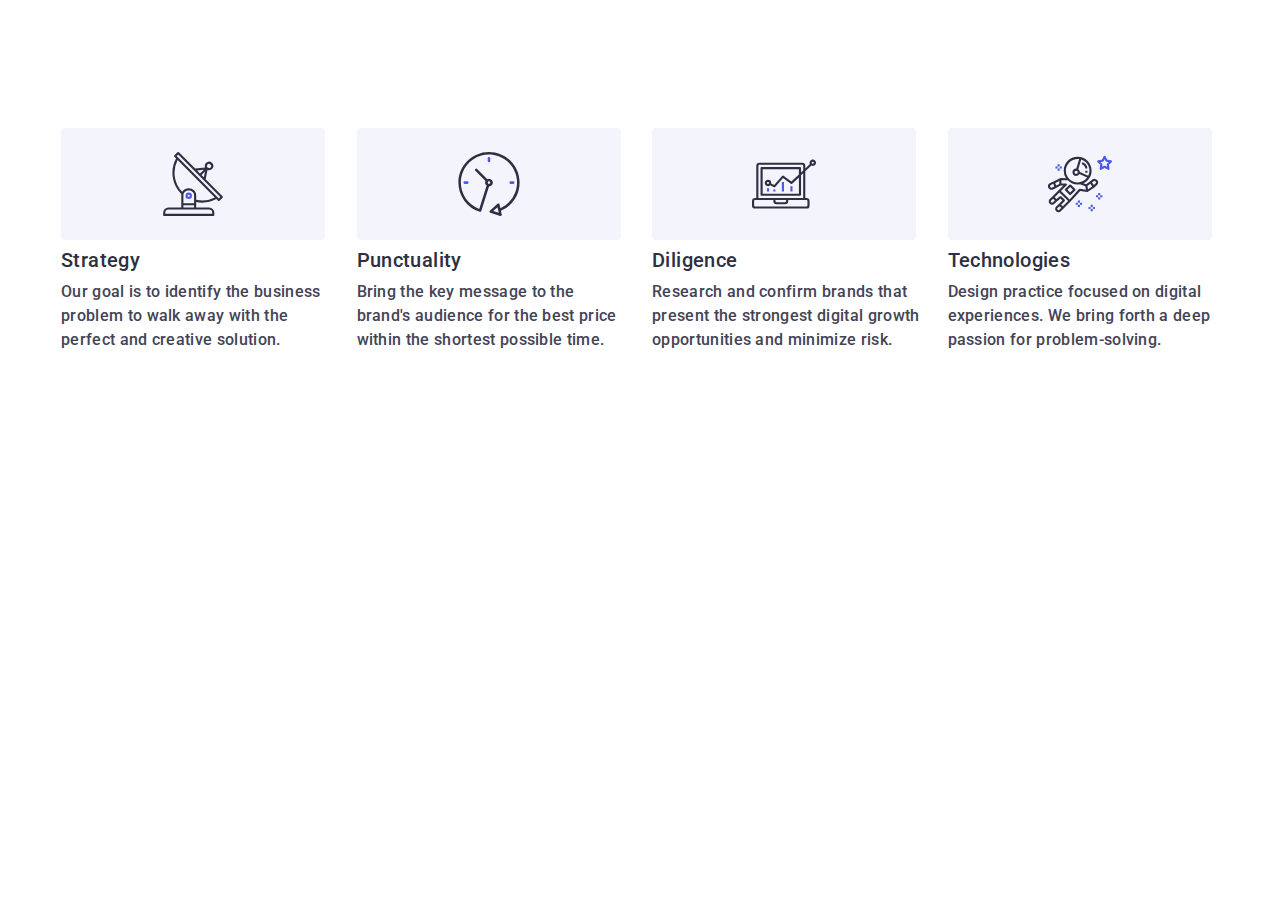
==== index.html @ 434431cc "update css" ====
<!DOCTYPE html>
<html lang="en">
  <head>
    <meta charset="UTF-8">
    <meta name="viewport" content="ie=edge">
    <meta name="viewport" content="width=device-width, initial-scale=1.0">
    <link
      rel="stylesheet"
      href="https://cdnjs.cloudflare.com/ajax/libs/modern-normalize/2.0.0/modern-normalize.min.css"
      integrity="sha512-4xo8blKMVCiXpTaLzQSLSw3KFOVPWhm/TRtuPVc4WG6kUgjH6J03IBuG7JZPkcWMxJ5huwaBpOpnwYElP/m6wg=="
      crossorigin="anonymous"
      referrerpolicy="no-referrer"
    >
    <link rel="preconnect" href="https://fonts.googleapis.com" >
    <link rel="preconnect" href="https://fonts.gstatic.com" crossorigin >
    <link
      href="https://fonts.googleapis.com/css2?family=Raleway:wght@800&family=Roboto:wght@400;500;700;900&display=swap"
      rel="stylesheet"
    >
    <link rel="stylesheet" href="./css/styles.css">
    <link rel="stylesheet" href="./css/media.css">
    <title>Studio</title>
  </head>
  <body>
    <!-- <header class="header">
      <div class="container header-container">
        <nav class="header-navigation">
          <a class="header-logo link" href="./index.html"
            >Web<span class="span">Studio</span></a
          >
          <ul class="header-menu list">
            <li class="header-menu-item">
              <a class="header-menu-link link current" href="./index.html"
                >Studio</a
              >
            </li>
            <li class="header-menu-item">
              <a class="header-menu-link link" href="./portfolio.html"
                >Portfolio</a
              >
            </li>
            <li class="header-menu-item">
              <a class="header-menu-link link" href="">Contacts</a>
            </li>
          </ul>
        </nav>
        <address class="header-address">
          <ul class="header-address-list list">
            <li class="header-address-item">
              <a
                class="header-address-link link"
                href="mailto:info@devstudio.com"
                >info@devstudio.com</a
              >
            </li>
            <li class="header-address-item">
              <a class="header-address-link link" href="tel:+110001111111"
                >+11 (000) 111-11-11</a
              >
            </li>
          </ul>
        </address>
      </div>
    </header> -->

    <main>
      <!-- <section class="hero">
        <div class="container">
          <h1 class="hero-title">Effective Solutions for Your Business</h1>
          <button data-modal-open class="hero-btn" type="button">
            Order Service
          </button>
        </div>
      </section> -->

      <section class="feature-section">
        <div class="container">
          <h2 class="feature visually-hidden">Feature</h2>
          <ul class="feature-list list">
            <li class="feature-item">
              <div class="feature-block">
                <svg class="feature-icon" width="64" height="64">
                  <use href="./images/icons.svg#icon-antenna"></use>
                </svg>
              </div>
              <h3 class="feature-subtitle">Strategy</h3>
              <p class="feature-item-text">
                Our goal is to identify the business problem to walk away with
                the perfect and creative solution.
              </p>
            </li>
            <li class="feature-item">
              <div class="feature-block">
                <svg class="feature-icon" width="64" height="64">
                  <use href="./images/icons.svg#icon-clock"></use>
                </svg>
              </div>
              <h3 class="feature-subtitle">Punctuality</h3>
              <p class="feature-item-text">
                Bring the key message to the brand's audience for the best price
                within the shortest possible time.
              </p>
            </li>
            <li class="feature-item">
              <div class="feature-block">
                <svg class="feature-icon" width="64" height="64">
                  <use href="./images/icons.svg#icon-diagram"></use>
                </svg>
              </div>

              <h3 class="feature-subtitle">Diligence</h3>
              <p class="feature-item-text">
                Research and confirm brands that present the strongest digital
                growth opportunities and minimize risk.
              </p>
            </li>
            <li class="feature-item">
              <div class="feature-block">
                <svg class="feature-icon" width="64" height="64">
                  <use href="./images/icons.svg#icon-astronaut"></use>
                </svg>
              </div>
              <h3 class="feature-subtitle">Technologies</h3>
              <p class="feature-item-text">
                Design practice focused on digital experiences. We bring forth a
                deep passion for problem-solving.
              </p>
            </li>
          </ul>
        </div>
      </section>

      <!-- <section class="product-section">
        <div class="container">
          <h2 class="product-title">What are we doing</h2>
          <ul class="product-list list">
            <li class="product-item">
              <img src="./images/img1.jpg" alt="screen" width="360">
            </li>
            <li class="product-item">
              <img src="./images/img2.jpg" alt="chats" width="360">
            </li>
            <li class="product-item">
              <img src="./images/img3.jpg" alt="phone" width="360">
            </li>
          </ul>
        </div>
      </section> -->

      <!-- <section class="team-section">
        <div class="container team-container">
          <h2 class="team-title">Our Team</h2>
          <ul class="team-list list">
            <li class="team-item">
              <img
                src="./images/teamcard1.jpg"
                alt="product_des"
                width="264"
                height="260"
              >
              <div class="team-item-card">
                <h3 class="team-subtitle">Mark Guerrero</h3>
                <p class="team-item-text">Product Designer</p>
                <ul class="team-list-socials list">
                  <li class="team-socials-item">
                    <a
                      class="team-socials-link link"
                      href=""
                      aria-label="instagram"
                      target="_blank"
                      rel="noopener no-referrer"
                    >
                      <svg class="team-socials-icon" width="16" height="16">
                        <use href="./images/icons.svg#icon-instagram"></use>
                      </svg>
                    </a>
                  </li>
                  <li class="team-socials-item">
                    <a
                      class="team-socials-link link"
                      href=""
                      aria-label="twitter"
                      target="_blank"
                      rel="noopener no-referrer"
                    >
                      <svg class="team-socials-icon" width="16" height="16">
                        <use href="./images/icons.svg#icon-twitter"></use>
                      </svg>
                    </a>
                  </li>
                  <li class="team-socials-item">
                    <a
                      class="team-socials-link link"
                      href=""
                      aria-label="facebook"
                      target="_blank"
                      rel="noopener no-referrer"
                    >
                      <svg class="team-socials-icon" width="16" height="16">
                        <use href="./images/icons.svg#icon-facebook"></use>
                      </svg>
                    </a>
                  </li>
                  <li class="team-socials-item">
                    <a
                      class="team-socials-link link"
                      href=""
                      aria-label="linkedin"
                      target="_blank"
                      rel="noopener no-referrer"
                    >
                      <svg class="team-socials-icon" width="16" height="16">
                        <use href="./images/icons.svg#icon-linkedin"></use>
                      </svg>
                    </a>
                  </li>
                </ul>
              </div>
            </li>
            <li class="team-item">
              <img
                src="./images/teamcard2.jpg"
                alt="frontend_dev"
                width="264"
                height="260"
              >
              <div class="team-item-card">
                <h3 class="team-subtitle">Tom Ford</h3>
                <p class="team-item-text">Frontend Developer</p>
                <ul class="team-list-socials list">
                  <li class="team-socials-item">
                    <a
                      class="team-socials-link link"
                      href=""
                      aria-label="instagram"
                      target="_blank"
                      rel="noopener no-referrer"
                    >
                      <svg class="team-socials-icon" width="16" height="16">
                        <use href="./images/icons.svg#icon-instagram"></use>
                      </svg>
                    </a>
                  </li>
                  <li class="team-socials-item">
                    <a
                      class="team-socials-link link"
                      href=""
                      aria-label="twitter"
                      target="_blank"
                      rel="noopener no-referrer"
                    >
                      <svg class="team-socials-icon" width="16" height="16">
                        <use href="./images/icons.svg#icon-twitter"></use>
                      </svg>
                    </a>
                  </li>
                  <li class="team-socials-item">
                    <a
                      class="team-socials-link link"
                      href=""
                      aria-label="facebook"
                      target="_blank"
                      rel="noopener no-referrer"
                    >
                      <svg class="team-socials-icon" width="16" height="16">
                        <use href="./images/icons.svg#icon-facebook"></use>
                      </svg>
                    </a>
                  </li>
                  <li class="team-socials-item">
                    <a
                      class="team-socials-link link"
                      href=""
                      aria-label="linkedin"
                      target="_blank"
                      rel="noopener no-referrer"
                    >
                      <svg class="team-socials-icon" width="16" height="16">
                        <use href="./images/icons.svg#icon-linkedin"></use>
                      </svg>
                    </a>
                  </li>
                </ul>
              </div>
            </li>
            <li class="team-item">
              <img
                src="./images/teamcard3.jpg"
                alt="marketing"
                width="264"
                height="260"
              >
              <div class="team-item-card">
                <h3 class="team-subtitle">Camila Garcia</h3>
                <p class="team-item-text">Marketing</p>
                <ul class="team-list-socials list">
                  <li class="team-socials-item">
                    <a
                      class="team-socials-link link"
                      href=""
                      aria-label="instagram"
                      target="_blank"
                      rel="noopener no-referrer"
                    >
                      <svg class="team-socials-icon" width="16" height="16">
                        <use href="./images/icons.svg#icon-instagram"></use>
                      </svg>
                    </a>
                  </li>
                  <li class="team-socials-item">
                    <a
                      class="team-socials-link link"
                      href=""
                      aria-label="twitter"
                      target="_blank"
                      rel="noopener no-referrer"
                    >
                      <svg class="team-socials-icon" width="16" height="16">
                        <use href="./images/icons.svg#icon-twitter"></use>
                      </svg>
                    </a>
                  </li>
                  <li class="team-socials-item">
                    <a
                      class="team-socials-link link"
                      href=""
                      aria-label="facebook"
                      target="_blank"
                      rel="noopener no-referrer"
                    >
                      <svg class="team-socials-icon" width="16" height="16">
                        <use href="./images/icons.svg#icon-facebook"></use>
                      </svg>
                    </a>
                  </li>
                  <li class="team-socials-item">
                    <a
                      class="team-socials-link link"
                      href=""
                      aria-label="linkedin"
                      target="_blank"
                      rel="noopener no-referrer"
                    >
                      <svg class="team-socials-icon" width="16" height="16">
                        <use href="./images/icons.svg#icon-linkedin"></use>
                      </svg>
                    </a>
                  </li>
                </ul>
              </div>
            </li>
            <li class="team-item">
              <img
                src="./images/teamcard4.jpg"
                alt="ua_des"
                width="264"
                height="260"
              >
              <div class="team-item-card">
                <h3 class="team-subtitle">Daniel Wilson</h3>
                <p class="team-item-text">UI Designer</p>
                <ul class="team-list-socials list">
                  <li class="team-socials-item">
                    <a
                      class="team-socials-link link"
                      href=""
                      aria-label="instagram"
                      target="_blank"
                      rel="noopener no-referrer"
                    >
                      <svg class="team-socials-icon" width="16" height="16">
                        <use href="./images/icons.svg#icon-instagram"></use>
                      </svg>
                    </a>
                  </li>
                  <li class="team-socials-item">
                    <a
                      class="team-socials-link link"
                      href=""
                      aria-label="twitter"
                      target="_blank"
                      rel="noopener no-referrer"
                    >
                      <svg class="team-socials-icon" width="16" height="16">
                        <use href="./images/icons.svg#icon-twitter"></use>
                      </svg>
                    </a>
                  </li>
                  <li class="team-socials-item">
                    <a
                      class="team-socials-link link"
                      href=""
                      aria-label="facebook"
                      target="_blank"
                      rel="noopener no-referrer"
                    >
                      <svg class="team-socials-icon" width="16" height="16">
                        <use href="./images/icons.svg#icon-facebook"></use>
                      </svg>
                    </a>
                  </li>
                  <li class="team-socials-item">
                    <a
                      class="team-socials-link link"
                      href=""
                      aria-label="linkedin"
                      target="_blank"
                      rel="noopener no-referrer"
                    >
                      <svg class="team-socials-icon" width="16" height="16">
                        <use href="./images/icons.svg#icon-linkedin"></use>
                      </svg>
                    </a>
                  </li>
                </ul>
              </div>
            </li>
          </ul>
        </div>
      </section> -->

      <!-- <section class="customers">
        <div class="container">
          <h2 class="customers-title">Customers</h2>
          <ul class="customers-list list">
            <li class="customers-item">
              <a
                class="customers-link link"
                href=""
                target="_blank"
                rel="no-referrer noopener"
              >
                <svg class="customers-icon" width="104" height="56">
                  <use href="./images/icons.svg#icon-customers1"></use>
                </svg>
              </a>
            </li>
            <li class="customers-item">
              <a
                class="customers-link link"
                href=""
                target="_blank"
                rel="no-referrer noopener"
              >
                <svg class="customers-icon" width="104" height="56">
                  <use href="./images/icons.svg#icon-customers2"></use>
                </svg>
              </a>
            </li>
            <li class="customers-item">
              <a
                class="customers-link link"
                href=""
                target="_blank"
                rel="no-referrer noopener"
              >
                <svg class="customers-icon" width="104" height="56">
                  <use href="./images/icons.svg#icon-customers3"></use>
                </svg>
              </a>
            </li>
            <li class="customers-item">
              <a
                class="customers-link link"
                href=""
                target="_blank"
                rel="no-referrer noopener"
              >
                <svg class="customers-icon" width="104" height="56">
                  <use href="./images/icons.svg#icon-customers4"></use>
                </svg>
              </a>
            </li>
            <li class="customers-item">
              <a
                class="customers-link link"
                href=""
                target="_blank"
                rel="no-referrer noopener"
              >
                <svg class="customers-icon" width="104" height="56">
                  <use href="./images/icons.svg#icon-customers5"></use>
                </svg>
              </a>
            </li>
            <li class="customers-item">
              <a
                class="customers-link link"
                href=""
                target="_blank"
                rel="no-referrer noopener"
              >
                <svg class="customers-icon" width="104" height="56">
                  <use href="./images/icons.svg#icon-customers6"></use>
                </svg>
              </a>
            </li>
          </ul>
        </div>
      </section> -->
    </main>

    <!-- <footer class="footer">
      <div class="footer-cotainer container">
        <div class="footer-left">
          <a class="footer-logo link" href="./index.html"
            >Web<span class="span">Studio</span></a
          >
          <p class="footer-text">
            Increase the flow of customers and sales for your business with
            digital marketing & growth solutions.
          </p>
        </div>
        <div class="footer-socials">
          <p class="socials-text">Social media</p>
          <ul class="list-socials list">
            <li class="socials-item">
              <a
                class="socials-link link"
                href=""
                aria-label="instagram"
                target="_blank"
              >
                <svg class="socials-icon" width="24" height="24">
                  <use href="./images/icons.svg#icon-instagram"></use>
                </svg>
              </a>
            </li>
            <li class="socials-item">
              <a
                class="socials-link link"
                href=""
                aria-label="twitter"
                target="_blank"
              >
                <svg class="socials-icon" width="24" height="24">
                  <use href="./images/icons.svg#icon-twitter"></use>
                </svg>
              </a>
            </li>
            <li class="socials-item">
              <a
                class="socials-link link"
                href=""
                aria-label="facebook"
                target="_blank"
              >
                <svg class="socials-icon" width="24" height="24">
                  <use href="./images/icons.svg#icon-facebook"></use>
                </svg>
              </a>
            </li>
            <li class="socials-item">
              <a
                class="socials-link link"
                href=""
                aria-label="linkedin"
                target="_blank"
              >
                <svg class="socials-icon" width="24" height="24">
                  <use href="./images/icons.svg#icon-linkedin"></use>
                </svg>
              </a>
            </li>
          </ul>
        </div>
        <div class="footer-form-container">
          <p class="footer-label-text">Subscribe</p>
          <form class="footer-form">
            <label class="footer-form-label" for="email">
              <input
                id="email"
                type="email"
                class="footer-form-input"
                name="email"
                placeholder="E-mail"
              >
            </label>
            <button type="submit" class="footer-btn">
              Subscribe
              <svg class="footer-btn-icon" width="24" height="24">
                <use href="./images/icons.svg#icon-send"></use>
              </svg>
            </button>
          </form>
        </div>
      </div>
    </footer> -->

    <!-- <div class="backdrop is-hidden" data-modal>
      <div class="modal">
        <button data-modal-close class="modal-close-btn" type="button">
          <svg class="close-modal-icon" width="8" height="8">
            <use href="./images/icons.svg#icon-close"></use>
          </svg>
        </button>
        <p class="modal-title">Leave your contacts and we will call you back</p>
        <form class="modal-form">
          <div class="modal-field">
            <label class="input-label-text" for="user-name">Name</label>
            <div class="input-wrap">
              <input
                id="user-name"
                type="text"
                name="user-name"
                class="modal-input"
                required
              >
              <svg class="modal-input-icon" width="18" height="24">
                <use href="./images/icons.svg#icon-person"></use>
              </svg>
            </div>
          </div>
          <div class="modal-field">
            <label class="input-label-text" for="user-tel">Phone</label>
            <div class="input-wrap">
              <input
                id="user-tel"
                type="tel"
                name="user-tel"
                class="modal-input"
                required
              >
              <svg class="modal-input-icon" width="18" height="24">
                <use href="./images/icons.svg#icon-phone"></use>
              </svg>
            </div>
          </div>
          <div class="modal-field">
            <label class="input-label-text" for="emailmodal">Email</label>
            <div class="input-wrap">
              <input
                id="emailmodal"
                type="email"
                name="email"
                class="modal-input"
                required
              >
              <svg class="modal-input-icon" width="18" height="24">
                <use href="./images/icons.svg#icon-email"></use>
              </svg>
            </div>
          </div>
          <div class="modal-field-textarea">
            <label for="user-comment" class="input-label-text">Comment</label>
            <textarea
              name="user-comment"
              id="user-comment"
              class="modal-textarea"
              placeholder="Text input"
            ></textarea>
          </div>

          <div class="modal-field-checkbox">
            <input
              type="checkbox"
              name="user-privacy"
              id="user-privacy"
              value="true"
              class="modal-check visually-hidden"
            >
            <label for="user-privacy" class="check-text">
              <span class="modal-span">
                <svg class="check-icon" width="10" height="8">
                  <use href="./images/icons.svg#icon-check"></use>
                </svg>
              </span>
              I accept the terms and conditions of the<a
                href=""
                class="privacy-link"
              >
                Privacy Policy</a
              >
            </label>
          </div>
          <button type="submit" class="modal-form-btn">Send</button>
        </form>
      </div>
    </div> -->

    <script src="./js/modal.js"></script>
  </body>
</html>
---- css/styles.css ----
:root {
  --primary-font: "Roboto", sans-serif;
  --secodary-font: "Raleway", sans-serif;
  --main-text-color: #434455;
  --basic-white-color: #ffffff;
  --secondary-white-color: #f4f4fd;
  --logo-color: #4d5ae5;
  --hover-color: #404bbf;
  --primary-black-color: #2e2f42;
  --border-color: #e7e9fc;
  --customers-color: #8e8f99;
  --hover-footer-color: #31d0aa;
  --modal-color: #fcfcfc;
}

p,
h1,
h2,
h3,
h4,
h5,
h6 {
  margin-top: 0;
  margin-bottom: 0;
}

ul,
ol {
  margin-top: 0;
  margin-bottom: 0;
  padding-left: 0;
}

img {
  display: block;
}

body {
  font-family: var(--primary-font);
  color: var(--main-text-color);
  background-color: var(--basic-white-color);
}

.container {
  max-width: 428px;
  padding: 0 16px;
  margin: 0 auto;
}

.link {
  text-decoration: none;
}

.list {
  list-style-type: none;
}

.visually-hidden {
  position: absolute;
  width: 1px;
  height: 1px;
  margin: -1px;
  border: 0;
  padding: 0;
  white-space: nowrap;
  clip-path: inset(100%);
  clip: rect(0 0 0 0);
  overflow: hidden;
}

/**------------ HEADER-------------- */

.header {
  padding: 24px 0;
  border-bottom: 1px solid var(--border-color);
  box-shadow: 0px 1px 6px 0px rgba(46, 47, 66, 0.08), 0px 1px 1px 0px rgba(46, 47, 66, 0.16), 0px 2px 1px 0px rgba(46, 47, 66, 0.08);
}
.header-navigation {
  display: flex;
  align-items: center;
}

.header-container {
  display: flex;
}

.header-logo {
  color: var(--logo-color);
  font-size: 18px;
  font-family: var(--secodary-font);
  font-weight: 800;
  line-height: 1.17;
  letter-spacing: 0.03em;
  text-transform: uppercase;
  margin-right: 76px;
}

.header-logo span {
  color: var(--primary-black-color);
}

.header-menu {
  display: flex;
  gap: 40px;
}

.header-menu-link {
  color: var(--primary-black-color);
  font-size: 16px;
  font-weight: 500;
  line-height: 1.5;
  letter-spacing: 0.02em;
  padding: 24px 0;
  transition-property: color;
  transition-duration: 250ms;
  transition-timing-function: cubic-bezier(0.4, 0, 0.2, 1);
}

.header-menu-link:hover,
.header-menu-link:focus {
  color: var(--hover-color);
  padding: 24px 0;
}

.current {
  color: var(--hover-color);
  position: relative;
}
.current::after {
  content: "";
  position: absolute;
  left: 0;
  bottom: 0px;
  width: 100%;
  height: 4px;
  background-color: var(--hover-color);
  border-radius: 2px;
  bottom: -1px;
}

.header-address {
  font-style: normal;
  margin-left: auto;
}

.header-address-link {
  color: var(--main-text-color);
  font-size: 16px;
  line-height: 1.5;
  letter-spacing: 0.02em;
  transition-property: color;
  transition-duration: 250ms;
  transition-timing-function: cubic-bezier(0.4, 0, 0.2, 1);
}

.header-address-link:hover,
.header-address-link:focus {
  color: var(--hover-color);
}

.header-address-list {
  display: flex;
  gap: 40px;
}
/**------------ HERO-------------- */

.hero {
  background-color: var(--primary-black-color);
  height: 600px;
  padding: 188px 0;
  background-image: linear-gradient(
      rgba(46, 47, 66, 0.7),
      rgba(46, 47, 66, 0.7)
    ),
    url(../images/hero_bckr.jpg);
  max-width: 1440px;
  margin: 0 auto;
  background-repeat: no-repeat;
  background-size: cover;
  background-position: center;
}

.hero-title {
  color: var(--basic-white-color);
  text-align: center;
  max-width: 496px;
  font-size: 56px;
  font-weight: 700;
  line-height: 1.07;
  letter-spacing: 0.02em;
  padding-bottom: 48px;
  display: flex;
  margin: 0 auto;
}

.hero-btn {
  color: var(--basic-white-color);
  font-size: 16px;
  text-align: center;
  font-family: var(--primary-font);
  font-weight: 500;
  line-height: 1.5;
  letter-spacing: 0.04em;
  background-color: var(--logo-color);
  cursor: pointer;
  min-width: 169px;
  border-radius: 4px;
  border: none;
  margin: 0 auto;
  display: block;
  padding: 16px 32px;
  transition-property: background-color;
  transition-duration: 250ms;
  transition-timing-function: cubic-bezier(0.4, 0, 0.2, 1);
}

.hero-btn:hover,
.hero-btn:focus {
  background-color: var(--hover-color);
}

/**------------ FEATURE-------------- */
.feature-section {
  padding: 96px 0;
}

.feature-list {
  display: flex;
  flex-wrap: wrap;
  gap: 72px;
}

.feature-subtitle {
  color: var(--primary-black-color);
  font-size: 36px;
  font-weight: 700;
  line-height: 1.11;
  letter-spacing: 0.02em;
  text-transform: capitalize;
  text-align: center;
  margin-bottom: 8px;
}

.feature-item {
  width: 100%;
}

.feature-item-text {
  color: var(--main-text-color);
  font-size: 16px;
  font-weight: 500;
  line-height: 1.5;
  letter-spacing: 0.02em;
}

/**------------ PRODUCT-------------- */
.product-section {
  padding-bottom: 120px;
}

.product-title {
  color: var(--primary-black-color);
  text-align: center;
  font-size: 36px;
  font-weight: 700;
  line-height: 1.11;
  letter-spacing: 0.02em;
  text-transform: capitalize;
  margin-bottom: 72px;
}

.product-list {
  display: flex;
  gap: 24px;
}

.product-item {
  width: calc((100% - 2 * 24px) / 3);
}
/**------------ TEAM-------------- */

.team-section {
  background-color: var(--secondary-white-color);
  padding-top: 120px;
  padding-bottom: 120px;
}

.team-title {
  color: var(--primary-black-color);
  text-align: center;
  font-size: 36px;
  font-weight: 700;
  line-height: 1.11;
  letter-spacing: 0.02em;
  text-transform: capitalize;
  margin-bottom: 72px;
}

.team-list {
  display: flex;
  gap: 24px;
}

.team-item {
  background-color: var(--basic-white-color);
  width: calc((100% - 3 * 24px) / 4);
  border-radius: 0px 0px 4px 4px;
  box-shadow: 0px 2px 1px 0px rgba(46, 47, 66, 0.08),
      0px 1px 1px 0px rgba(46, 47, 66, 0.16),
      0px 1px 6px 0px rgba(46, 47, 66, 0.08);

}

.team-item-card {
  padding: 32px 0px;
}

.team-subtitle {
  color: var(--primary-black-color);
  text-align: center;
  font-size: 20px;
  font-weight: 500;
  line-height: 1.2;
  letter-spacing: 0.02em;
  margin-bottom: 8px;
}

.team-item-text {
  color: var(--main-text-color);
  text-align: center;
  font-size: 16px;
  line-height: 1.5;
  letter-spacing: 0.02em;
  margin-bottom: 8px;
}

.team-list-socials {
  display: flex;
  justify-content: center;
  gap: 24px;
}

.team-socials-item {
  width: 40px;
  height: 40px;
}

.team-socials-link {
  width: 100%;
  height: 100%;
  background-color: var(--logo-color);
  display: flex;
  align-items: center;
  justify-content: center;
  border-radius: 50%;
  color: var(--secondary-white-color);
  transition-property: background-color;
  transition-duration: 250ms;
  transition-timing-function: cubic-bezier(0.4, 0, 0.2, 1);
}

.team-socials-icon {
  fill: currentColor;
}

.team-socials-link:is(:hover, :focus) {
  background-color: var(--hover-color);
}

/**------------ CUSTOMERS-------------- */
.customers {
  padding-top: 120px;
  padding-bottom: 120px;
}

.customers-title {
  color: var(--primary-black-color);
  text-align: center;
  font-size: 36px;
  font-weight: 700;
  line-height: 1.11;
  letter-spacing: 0.02em;
  text-transform: capitalize;
  margin-bottom: 72px;
}

.customers-list {
  display: flex;
  gap: 24px;
}
.customers-item {
  width: 168px;
  height: 88px;
}

.customers-link {
  width: 100%;
  height: 100%;
  display: flex;
  align-items: center;
  justify-content: center;
  border-radius: 4px;
  border: 1px solid var(--customers-color);
  color: var(--customers-color);
  transition-property: border-color, color;
  transition-duration: 250ms;
  transition-timing-function: cubic-bezier(0.4, 0, 0.2, 1);
}

.customers-icon {
  fill: currentColor;
}

.customers-link:is(:hover, :focus) {
  border-color: var(--hover-color);
  color: var(--hover-color);
}

/**------------ FOOTER-------------- */

.footer {
  background-color: var(--primary-black-color);
  padding-top: 100px;
  padding-bottom: 100px;
}

.footer-cotainer {
  display: flex;
  align-items: baseline
}

.footer-left {
  margin-right: 120px;
}

.footer-logo {
  color: var(--logo-color);
  font-size: 18px;
  font-family: var(--secodary-font);
  font-weight: 800;
  line-height: 1.17;
  letter-spacing: 0.03em;
  text-transform: uppercase;
  display: inline-block;
  margin-bottom: 16px;
}

.footer-logo span {
  color: var(--secondary-white-color);
}

.footer-text {
  color: var(--secondary-white-color);
  font-size: 16px;
  line-height: 1.5;
  letter-spacing: 0.02em;
  max-width: 264px;
}

.footer-socials {
  margin-right: 80px;
}
.socials-text {
  color: var(--basic-white-color);
  font-size: 16px;
  font-weight: 500;
  line-height: 1.5;
  letter-spacing: 0.02em;
  margin-bottom: 16px;
}

.list-socials {
  display: flex;
  gap: 16px;
}

.socials-item {
  width: 40px;
  height: 40px;
}

.socials-link {
  width: 100%;
  height: 100%;
  background-color: var(--logo-color);
  display: flex;
  align-items: center;
  justify-content: center;
  border-radius: 50%;
  color: var(--secondary-white-color);
  transition-property: background-color;
  transition-duration: 250ms;
  transition-timing-function: cubic-bezier(0.4, 0, 0.2, 1);
}

.socials-icon {
  fill: currentColor;
}

.socials-link:is(:hover, :focus) {
  background-color: var(--hover-footer-color);
}

.footer-label-text {
color: var(--basic-white-color);
font-size: 16px;
font-weight: 500;
line-height: 1.5;
letter-spacing: 0.02em;
margin-bottom: 16px;
}

.footer-form {
  display: flex;
  gap: 24px;
}

.footer-form-input {
  border-radius: 4px;
  border: 1px solid var(--basic-white-color);
  filter: drop-shadow(0px 4px 4px rgba(0, 0, 0, 0.15));
  background: transparent;
  width: 264px;
  height: 40px;
  flex-shrink: 0;
  padding-left: 16px;
  padding-top: 8px;
  padding-bottom: 8px;
  font-size: 12px;
  line-height: 1.5;
  letter-spacing: 0.04em;
  color: var(--basic-white-color);
}
.footer-form-input::placeholder {
  color: var(--basic-white-color);
}

.footer-btn {
  display: flex;
  min-width: 165px;
  height: 40px;
  padding: 8px 24px;
  justify-content: center;
  align-items: center;
  font-family: "Roboto", sans-serif;
  font-size: 16px;
  font-weight: 500;
  line-height: 1.5;
  letter-spacing: 0.04em;
  cursor: pointer;
  border-radius: 4px;
  background: var(--logo-color);
  border: none;
  color: var(--basic-white-color);
  transition-property: background-color;
  transition-duration: 250ms;
  transition-timing-function: cubic-bezier(0.4, 0, 0.2, 1);
}

.footer-btn-icon {
  fill: currentColor;
  margin-left: 16px;
}

.footer-btn:hover,
.footer-btn:focus {
  background-color: var(--hover-color);
}

.footer-form-input:hover::placeholder,
.footer-form-input:focus::placeholder {
  color: var(--logo-color);
}
.footer-form-input:hover,
.footer-form-input:focus {
  border-color: var(--logo-color);
}
/**------------ FILTER-------------- */

.filter-section {
  padding-top: 96px;
  padding-bottom: 120px;
}

.filter-list {
  display: flex;
  gap: 24px;
  justify-content: center;
  margin-bottom: 72px;
}

.filter-btn {
  color: var(--logo-color);
  font-size: 16px;
  font-family: var(--primary-font);
  font-weight: 500;
  line-height: 1.5;
  letter-spacing: 0.04em;
  background-color: var(--secondary-white-color);
  cursor: pointer;
  padding: 12px 24px;
  border-radius: 4px;
  border: 1px solid var(--border-color);
  transition-property: color, background-color, border-color, box-shadow;
  transition-duration: 250ms;
  transition-timing-function: cubic-bezier(0.4, 0, 0.2, 1);
}

.filter-btn:hover,
.filter-btn:focus {
  color: var(--basic-white-color);
  background-color: var(--hover-color);
  border: 1px solid transparent;
  box-shadow: 0px 3px 1px rgba(0, 0, 0, 0.1), 0px 2px 1px rgba(0, 0, 0, 0.08), 0px 2px 2px rgba(0, 0, 0, 0.12);
}

/**------------ PROJECT-------------- */

.project-list {
  display: flex;
  flex-wrap: wrap;
  column-gap: 24px;
  row-gap: 48px;
}

.project-item {
  width: calc((100% - 48px) / 3);
}

.project-link {
  display: block;
  transition-property: box-shadow;
  transition-duration: 250ms;
  transition-timing-function: cubic-bezier(0.4, 0, 0.2, 1);
}

.project-cover-box {
  position: relative;
  overflow: hidden;
}
.project-cover-box:hover .project-covertext {
  transform: translateY(0);
}

.project-covertext {
  position: absolute;
  top: 0;
  left: 0;
  height: 100%;
  padding: 40px 32px;
  font-size: 16px;
  line-height: 1.5;
  letter-spacing: 0.02em;
  color: var(--secondary-white-color);
  background-color: var(--logo-color);
  transform: translateY(100%);
  transition: transform 250ms cubic-bezier(0.4, 0, 0.2, 1);
}
.project-item-down {
  padding: 32px 16px;
  border-bottom: 1px solid var(--border-color);
  border-left: 1px solid var(--border-color);
  border-right: 1px solid var(--border-color);
}
.project-subtitle {
  color: var(--primary-black-color);
  font-size: 20px;
  font-weight: 500;
  line-height: 1.2;
  letter-spacing: 0.02em;
  margin-bottom: 8px;
}

.project-item-text {
  color: var(--main-text-color);
  font-size: 16px;
  line-height: 1.5;
  letter-spacing: 0.02em;
  transition-property: box-shadow;
  transition-duration: 250ms;
  transition-timing-function: cubic-bezier(0.4, 0, 0.2, 1);
}

.project-link:hover,
.project-link:focus {
  box-shadow: 0px 2px 1px 0px rgba(46, 47, 66, 0.08),
    0px 1px 1px 0px rgba(46, 47, 66, 0.16),
    0px 1px 6px 0px rgba(46, 47, 66, 0.08);
}

/**------------ MODAL-------------- */
.backdrop {
  width: 100%;
  height: 100%;
  position: fixed;
  top: 0;
  background-color: rgba(46, 47, 66, 0.4);
  transition: opacity 250ms cubic-bezier(0.4, 0, 0.2, 1),
    visibility 250ms cubic-bezier(0.4, 0, 0.2, 1)
}

.modal {
  width: 408px;
  min-height: 584px;
  background-color: var(--modal-color);
  box-shadow: 0px 2px 1px 0px rgba(0, 0, 0, 0.2),
    0px 1px 3px 0px rgba(0, 0, 0, 0.12), 0px 1px 1px 0px rgba(0, 0, 0, 0.14);
  border-radius: 4px;
  position: absolute;
  left: 50%;
  top: 50%;
  transform: translate(-50%, -50%) scaleX(1);
  transition: transform 250ms cubic-bezier(0.4, 0, 0.2, 1);
  padding: 72px 24px 24px;
}

.backdrop.is-hidden .modal {
  transform: translate(-50%, -50%) scaleX(5);
}

.modal-close-btn {
  border: none;
  background: transparent;
  display: flex;
  align-items: center;
  justify-content: center;
  width: 24px;
  height: 24px;
  position: absolute;
  top: 24px;
  right: 24px;
  padding: 0;
  cursor: pointer;
  border-radius: 50%;
  background-color: var(--border-color);
  border: 1px solid rgba(0, 0, 0, 0.1);
  color: var(--primary-black-color);
  transition-property: background-color, border;
  transition-duration: 250ms;
  transition-timing-function: cubic-bezier(0.4, 0, 0.2, 1);
}

.close-modal-icon {
  fill: currentColor;
  transition-property: fill;
  transition-duration: 250ms;
  transition-timing-function: cubic-bezier(0.4, 0, 0.2, 1);
}

.is-hidden {
  opacity: 0;
  visibility: hidden;
  pointer-events: none;
}

.modal-close-btn:is(:hover, :focus) {
  background-color: var(--hover-color);
  color: var(--basic-white-color);
  border: none;
}

.modal-title {
color: var(--primary-black-color);
text-align: center;
font-size: 16px;
font-weight: 500;
line-height: 1.5;
letter-spacing: 0.02em;
max-width: 360px;
margin-bottom: 16px;
}

.input-label-text {
  color: var(--customers-color);
  font-family: Roboto;
  font-size: 12px;
  font-weight: 400;
  line-height: 1.16;
  letter-spacing: 0.04em;
  margin-bottom: 4px;
}

.modal-field {
  position: relative;
  margin-bottom: 8px;
}

.input-wrap {
  position: relative;
}

.modal-input {
  width: 100%;
  height: 40px;
  flex-shrink: 0;
  border-radius: 4px;
  border: 1px solid rgba(46, 47, 66, 0.4);
  padding-left: 38px;
  background-color: transparent;
  outline: transparent;
  transition-property: border-color;
  transition-duration: 250ms;
  transition-timing-function: cubic-bezier(0.4, 0, 0.2, 1);
}

.modal-input-icon {
  position: absolute;
  left: 16px;
  top: 50%;
  transform: translateY(-50%);
  fill: var(--primary-black-color);
  transition-property: fill;
  transition-duration: 250ms;
  transition-timing-function: cubic-bezier(0.4, 0, 0.2, 1);
}
.modal-input:focus {
  border-color:var(--logo-color);
}

.modal-input:focus+.modal-input-icon {
  fill: var(--logo-color);
}

.input-label-text {
  display: block;
  color: var(--customers-color);
  font-size: 12px;
  font-weight: 400;
  letter-spacing: 0.04em;
  line-height: 1.17;
  margin-bottom: 4px;
}

.modal-field-textarea {
  margin-bottom: 16px;
}

.modal-textarea {
  width: 100%;
  height: 120px;
  border-radius: 4px;
  border: 1px solid rgba(46, 47, 66, 0.4);
  padding: 8px 16px;
  background-color: transparent;
  color: rgba(46, 47, 66, 0.4);
  outline: transparent;
  resize: none;
  font-size: 12px;
  font-weight: 400;
  line-height: 1.17;
  letter-spacing: 0.04em;
  transition: border-color 250ms cubic-bezier(0.4, 0, 0.2, 1);
}

.modal-textarea:focus {
border-color: var(--logo-color);
}

.modal-form-btn {
min-width: 169px;
padding: 16px 32px;
gap: 10px;
border-radius: 4px;
background: var(--logo-color);
box-shadow: 0px 4px 4px 0px rgba(0, 0, 0, 0.15);
border: none;
cursor: pointer;
margin: 0 auto;
display: block;
transition-property: background-color;
transition-duration: 250ms;
transition-timing-function: cubic-bezier(0.4, 0, 0.2, 1);
color: var(--white, #FFF);
text-align: center;
font-family: "Roboto", sans-serif;
font-size: 16px;
font-weight: 500;
line-height: 1.5;
letter-spacing: 0.04em;
}

.modal-form-btn:hover,
.modal-form-btn:focus {
  background-color: var(--hover-color);
}

.modal-field-checkbox {
  margin-bottom: 24px;
}

.check-text {
  color: var(--customers-color);
  font-size: 12px;
  line-height: 1.17;
  letter-spacing: 0.04em;
}

.privacy-link {
  color: var(--logo-color);
}
.check-text span {
  display: inline-flex;
  align-items: center;
  justify-content: center;
  width: 16px;
  height: 16px;
  border-radius: 2px;
  border: 1px solid rgba(46, 47, 66, 0.4);
  margin-right: 8px;
  fill: transparent;
  transition: background-color 250ms cubic-bezier(0.4, 0, 0.2, 1), border 250ms cubic-bezier(0.4, 0, 0.2, 1), fill 250ms cubic-bezier(0.4, 0, 0.2, 1);
}

.modal-span {
  display: inline-flex;
}

.modal-check:checked+.check-text span {
  background-color: var(--hover-color);
  border: none;
  fill: var(--secondary-white-color);
  transition-property: background-color;
  transition-duration: 250ms;
  transition-timing-function: cubic-bezier(0.4, 0, 0.2, 1);
}
---- css/media.css ----
@media screen and (min-width: 768px) {
    .container {
        max-width: 768px;
    }

/**------------ FEATURE-------------- */
    .feature-list {
        column-gap: 24px;
        row-gap: 72px;
        }

    .feature-subtitle {
        text-align:left;
    }

    .feature-item {
        width: calc((100% - 24px) / 2);
    }

}

@media screen and (min-width: 1158px) {
    .container {
        max-width: 1158px;
        padding: 0 15px;
    }

/**------------ FEATURE-------------- */
    .feature-section {
        padding: 120px 0;
    }

    .feature-list {
        gap: 24px;
    }

    .feature-block {
        width: 264px;
        height: 112px;
        border-radius: 4px;
        background-color: var(--secondary-white-color);
        display: flex;
        align-items: center;
        justify-content: center;
        margin-bottom: 8px;
    }   

    .feature-subtitle {
        font-size: 20px;
        font-weight: 500;
        line-height: 1.2;
        letter-spacing: 0.02em;
        text-align: left;
    }
    
    .feature-item {
        width: calc((100% - 3 * 24px) / 4);
    }
}
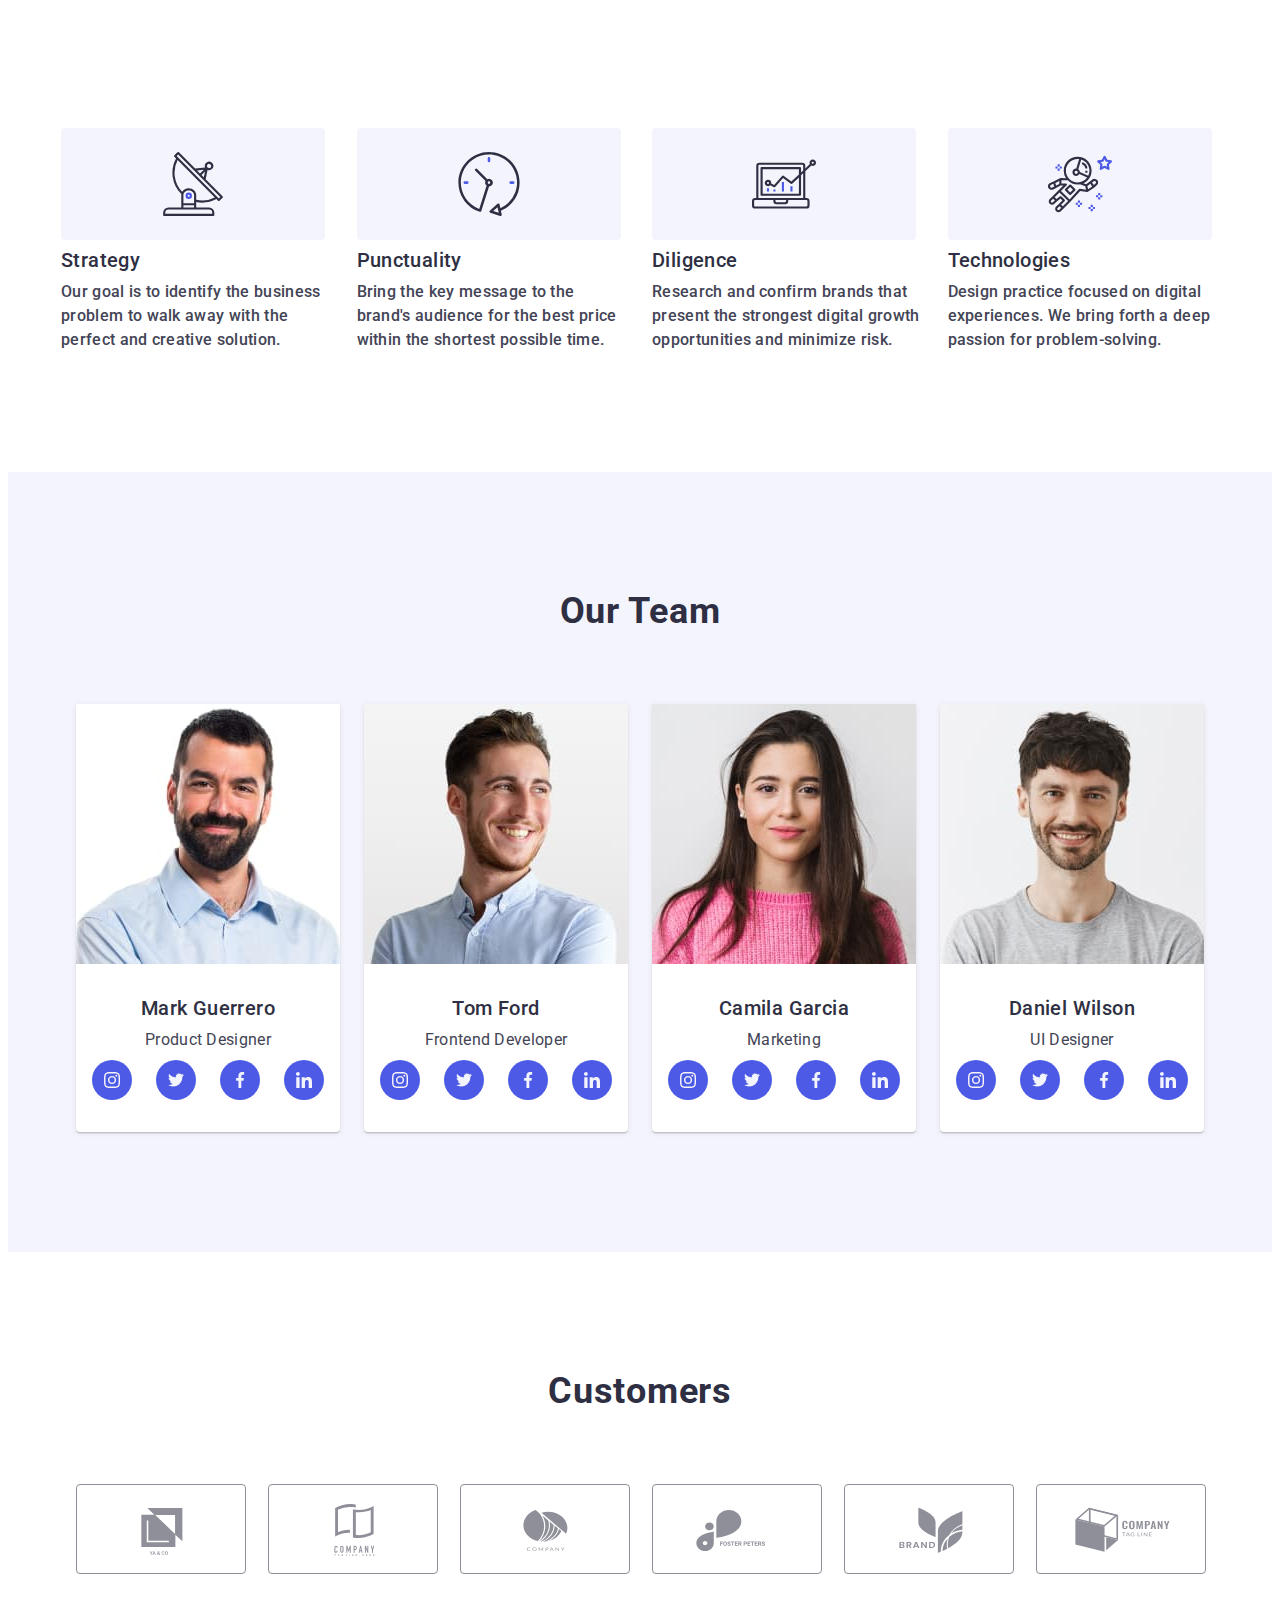
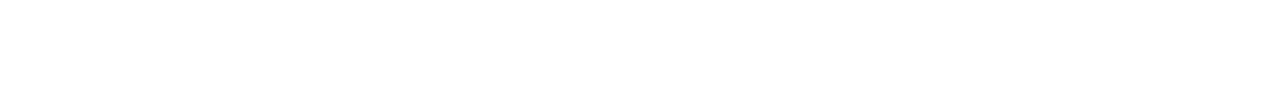
==== commit 476dd6a7: "update css" ====
--- a/index.html
+++ b/index.html
@@ -147,12 +147,12 @@
         </div>
       </section> -->
 
-      <!-- <section class="team-section">
+      <section class="team-section">
         <div class="container team-container">
           <h2 class="team-title">Our Team</h2>
           <ul class="team-list list">
             <li class="team-item">
-              <img
+              <img class="team-img"
                 src="./images/teamcard1.jpg"
                 alt="product_des"
                 width="264"
@@ -218,7 +218,7 @@
               </div>
             </li>
             <li class="team-item">
-              <img
+              <img class="team-img"
                 src="./images/teamcard2.jpg"
                 alt="frontend_dev"
                 width="264"
@@ -284,7 +284,7 @@
               </div>
             </li>
             <li class="team-item">
-              <img
+              <img class="team-img"
                 src="./images/teamcard3.jpg"
                 alt="marketing"
                 width="264"
@@ -350,7 +350,7 @@
               </div>
             </li>
             <li class="team-item">
-              <img
+              <img class="team-img"
                 src="./images/teamcard4.jpg"
                 alt="ua_des"
                 width="264"
@@ -417,9 +417,9 @@
             </li>
           </ul>
         </div>
-      </section> -->
-
-      <!-- <section class="customers">
+      </section>
+
+      <section class="customers">
         <div class="container">
           <h2 class="customers-title">Customers</h2>
           <ul class="customers-list list">
@@ -430,7 +430,7 @@
                 target="_blank"
                 rel="no-referrer noopener"
               >
-                <svg class="customers-icon" width="104" height="56">
+                <svg class="customers-icon" width="110" height="56">
                   <use href="./images/icons.svg#icon-customers1"></use>
                 </svg>
               </a>
@@ -442,7 +442,7 @@
                 target="_blank"
                 rel="no-referrer noopener"
               >
-                <svg class="customers-icon" width="104" height="56">
+                <svg class="customers-icon" width="110" height="56">
                   <use href="./images/icons.svg#icon-customers2"></use>
                 </svg>
               </a>
@@ -454,7 +454,7 @@
                 target="_blank"
                 rel="no-referrer noopener"
               >
-                <svg class="customers-icon" width="104" height="56">
+                <svg class="customers-icon" width="110" height="56">
                   <use href="./images/icons.svg#icon-customers3"></use>
                 </svg>
               </a>
@@ -466,7 +466,7 @@
                 target="_blank"
                 rel="no-referrer noopener"
               >
-                <svg class="customers-icon" width="104" height="56">
+                <svg class="customers-icon" width="110" height="56">
                   <use href="./images/icons.svg#icon-customers4"></use>
                 </svg>
               </a>
@@ -478,7 +478,7 @@
                 target="_blank"
                 rel="no-referrer noopener"
               >
-                <svg class="customers-icon" width="104" height="56">
+                <svg class="customers-icon" width="110" height="56">
                   <use href="./images/icons.svg#icon-customers5"></use>
                 </svg>
               </a>
@@ -490,14 +490,14 @@
                 target="_blank"
                 rel="no-referrer noopener"
               >
-                <svg class="customers-icon" width="104" height="56">
+                <svg class="customers-icon" width="110" height="56">
                   <use href="./images/icons.svg#icon-customers6"></use>
                 </svg>
               </a>
             </li>
           </ul>
         </div>
-      </section> -->
+      </section>
     </main>
 
     <!-- <footer class="footer">
--- a/css/styles.css
+++ b/css/styles.css
@@ -33,6 +33,8 @@
 
 img {
   display: block;
+  max-width: 100%;
+  height: auto;
 }
 
 body {
@@ -221,7 +223,8 @@
 
 /**------------ FEATURE-------------- */
 .feature-section {
-  padding: 96px 0;
+  padding-top: 96px;
+  padding-bottom: 96px;
 }
 
 .feature-list {
@@ -229,6 +232,10 @@
   flex-wrap: wrap;
   gap: 72px;
 }
+
+ .feature-block {
+  display: none;
+ }
 
 .feature-subtitle {
   color: var(--primary-black-color);
@@ -255,10 +262,11 @@
 
 /**------------ PRODUCT-------------- */
 .product-section {
-  padding-bottom: 120px;
-}
-
-.product-title {
+  /* padding-bottom: 120px; */
+  display: none;
+}
+
+/* .product-title {
   color: var(--primary-black-color);
   text-align: center;
   font-size: 36px;
@@ -276,13 +284,13 @@
 
 .product-item {
   width: calc((100% - 2 * 24px) / 3);
-}
+} */
 /**------------ TEAM-------------- */
 
 .team-section {
   background-color: var(--secondary-white-color);
-  padding-top: 120px;
-  padding-bottom: 120px;
+  padding-top: 96px;
+  padding-bottom: 96px;
 }
 
 .team-title {
@@ -298,12 +306,15 @@
 
 .team-list {
   display: flex;
-  gap: 24px;
+  flex-wrap: wrap;
+  gap: 72px;
+  align-items: center;
+  justify-content: center;
 }
 
 .team-item {
   background-color: var(--basic-white-color);
-  width: calc((100% - 3 * 24px) / 4);
+  max-width: 264px;
   border-radius: 0px 0px 4px 4px;
   box-shadow: 0px 2px 1px 0px rgba(46, 47, 66, 0.08),
       0px 1px 1px 0px rgba(46, 47, 66, 0.16),
@@ -369,8 +380,8 @@
 
 /**------------ CUSTOMERS-------------- */
 .customers {
-  padding-top: 120px;
-  padding-bottom: 120px;
+  padding-top: 96px;
+  padding-bottom: 96px;
 }
 
 .customers-title {
@@ -386,10 +397,16 @@
 
 .customers-list {
   display: flex;
-  gap: 24px;
-}
+  flex-wrap: wrap;
+  column-gap: 16px;
+  row-gap: 72px;
+  align-items: center;
+  justify-content: center;
+}
+
 .customers-item {
-  width: 168px;
+  /* width: 168px; */
+  width: 190px;
   height: 88px;
 }
 
--- a/css/media.css
+++ b/css/media.css
@@ -17,6 +17,29 @@
         width: calc((100% - 24px) / 2);
     }
 
+/**------------ TEAM-------------- */
+    .team-list {
+        column-gap: 24px;
+        row-gap: 64px;   
+    }
+
+    .team-item {
+        width: calc((100% - 24px) / 2);
+    }
+/**------------ CUSTOMERS-------------- */
+    .customers-list {
+        column-gap: 24px;
+    }
+
+    .customers-item {
+        width: 168px;
+    }
+
+    .customers-icon {
+        width: 104px;
+    }
+
+    
 }
 
 @media screen and (min-width: 1158px) {
@@ -56,4 +79,38 @@
     .feature-item {
         width: calc((100% - 3 * 24px) / 4);
     }
-}  +
+/**------------ PRODUCT-------------- */
+/**------------ TEAM-------------- */
+    .team-section {
+        padding-top: 120px;
+        padding-bottom: 120px;
+    }
+
+    .team-list {
+        gap: 24px; 
+    }
+
+    .team-item {
+        width: calc((100% - 3 * 24px) / 4);
+    }
+
+/**------------ CUSTOMERS-------------- */
+    .customers {
+        padding-top: 120px;
+        padding-bottom: 120px;
+    }
+
+    .customers-list {
+        gap: 24px;
+    }
+
+    .customers-item {
+        width: 168px;
+    }
+
+    .customers-icon {
+        width: 104px;
+    }
+}  
+
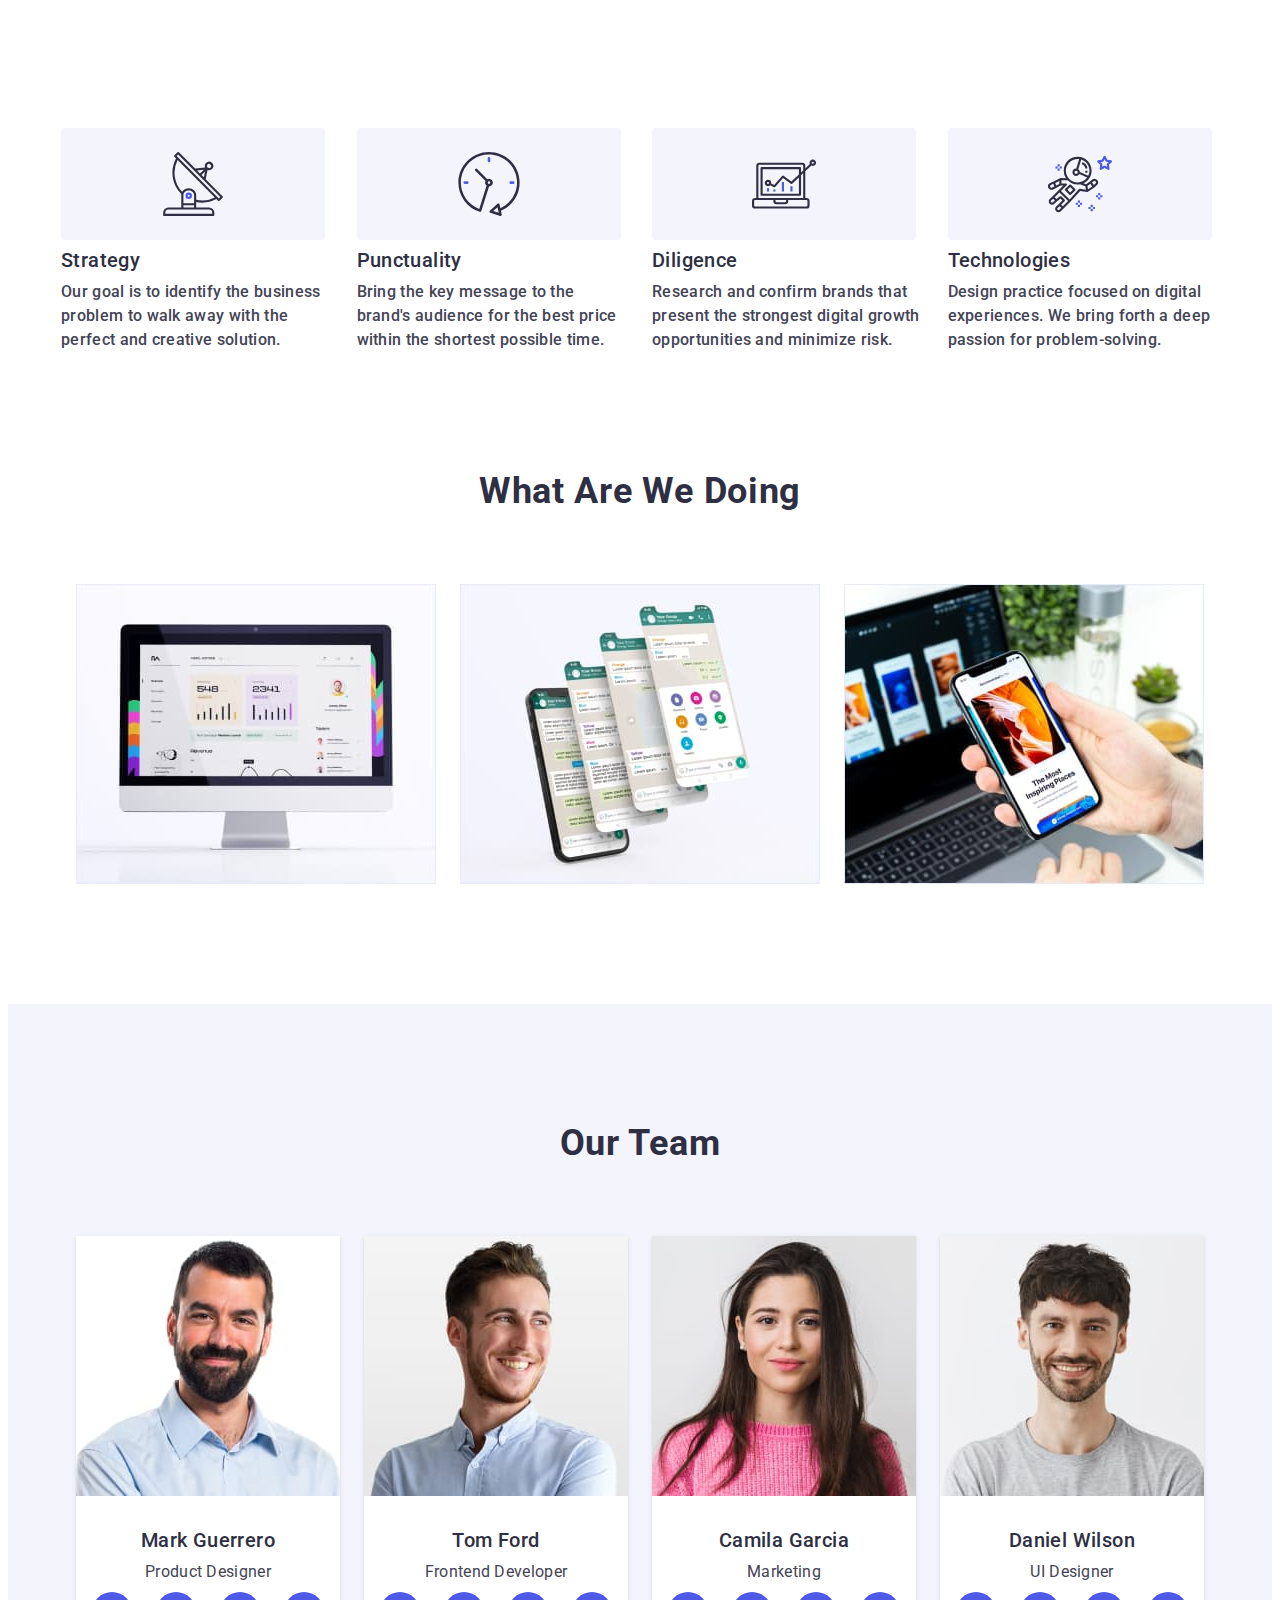
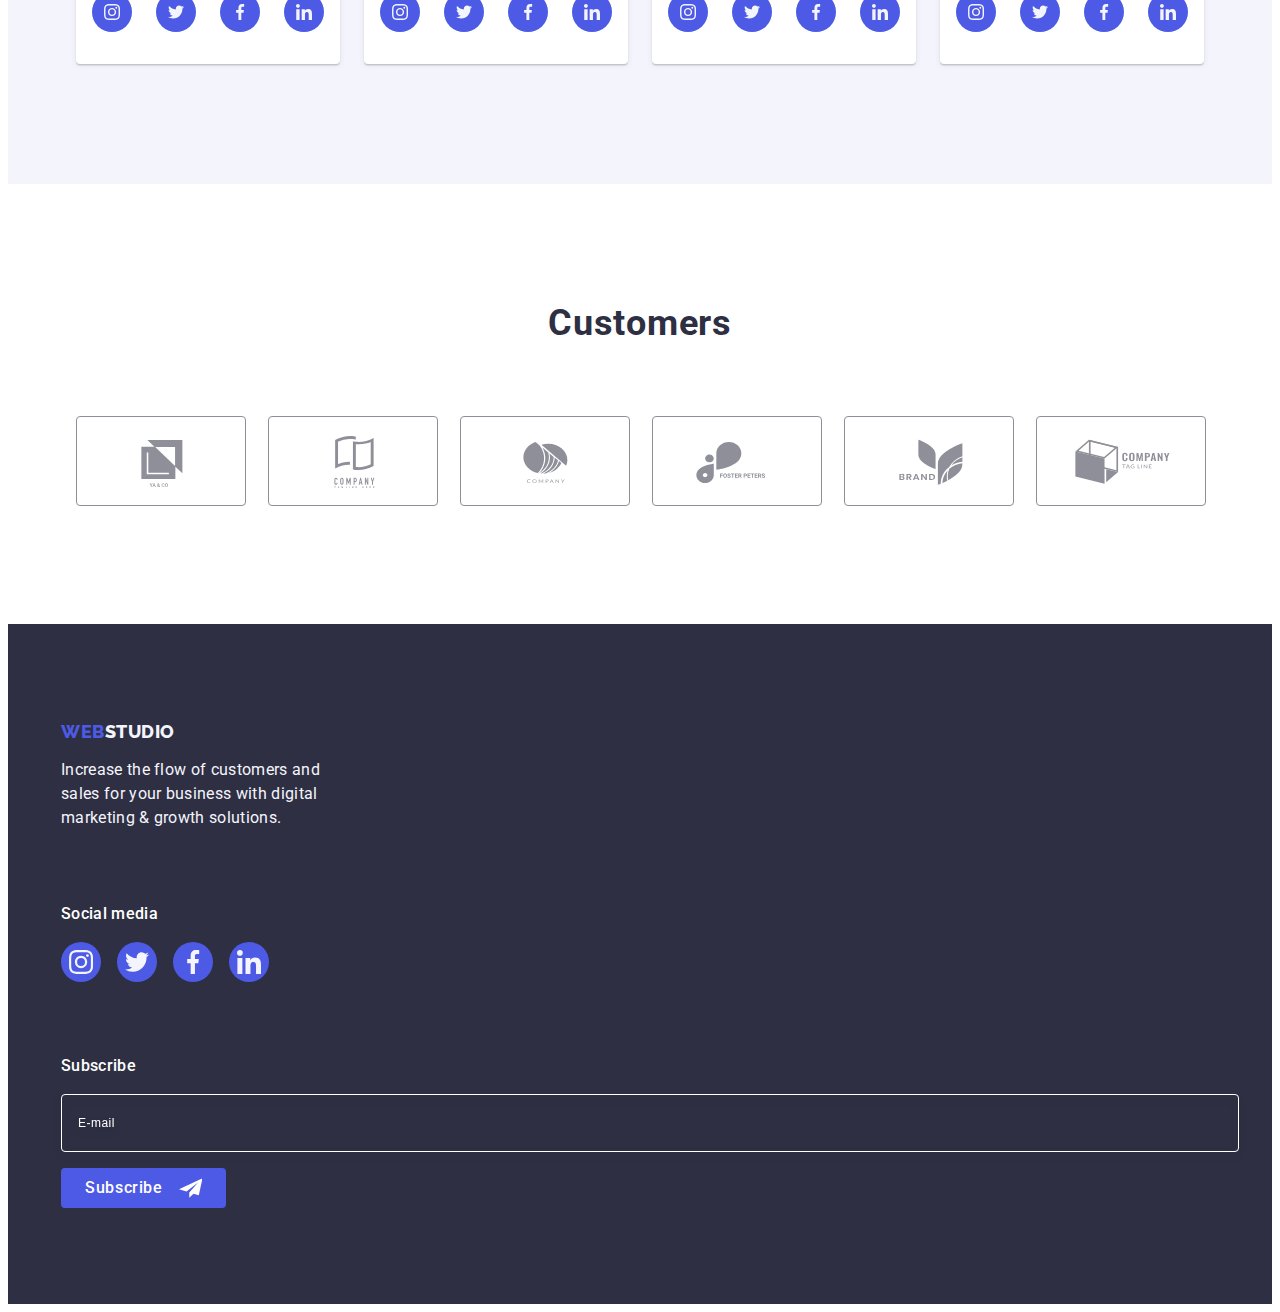
==== commit a3cf4cda: "update css" ====
--- a/index.html
+++ b/index.html
@@ -130,7 +130,7 @@
         </div>
       </section>
 
-      <!-- <section class="product-section">
+      <section class="product-section">
         <div class="container">
           <h2 class="product-title">What are we doing</h2>
           <ul class="product-list list">
@@ -145,7 +145,7 @@
             </li>
           </ul>
         </div>
-      </section> -->
+      </section>
 
       <section class="team-section">
         <div class="container team-container">
@@ -500,7 +500,7 @@
       </section>
     </main>
 
-    <!-- <footer class="footer">
+    <footer class="footer">
       <div class="footer-cotainer container">
         <div class="footer-left">
           <a class="footer-logo link" href="./index.html"
@@ -585,7 +585,7 @@
           </form>
         </div>
       </div>
-    </footer> -->
+    </footer>
 
     <!-- <div class="backdrop is-hidden" data-modal>
       <div class="modal">
--- a/css/styles.css
+++ b/css/styles.css
@@ -262,29 +262,9 @@
 
 /**------------ PRODUCT-------------- */
 .product-section {
-  /* padding-bottom: 120px; */
   display: none;
 }
 
-/* .product-title {
-  color: var(--primary-black-color);
-  text-align: center;
-  font-size: 36px;
-  font-weight: 700;
-  line-height: 1.11;
-  letter-spacing: 0.02em;
-  text-transform: capitalize;
-  margin-bottom: 72px;
-}
-
-.product-list {
-  display: flex;
-  gap: 24px;
-}
-
-.product-item {
-  width: calc((100% - 2 * 24px) / 3);
-} */
 /**------------ TEAM-------------- */
 
 .team-section {
@@ -437,17 +417,20 @@
 
 .footer {
   background-color: var(--primary-black-color);
-  padding-top: 100px;
-  padding-bottom: 100px;
+  /* padding-top: 100px;
+  padding-bottom: 100px; */
+  padding-top: 97.5px;
+  padding-bottom: 96px;
 }
 
 .footer-cotainer {
-  display: flex;
-  align-items: baseline
+  /* display: flex; */
+  /* align-items: baseline */
+  
 }
 
 .footer-left {
-  margin-right: 120px;
+  /* margin-right: 120px; */
 }
 
 .footer-logo {
@@ -472,10 +455,11 @@
   line-height: 1.5;
   letter-spacing: 0.02em;
   max-width: 264px;
+  margin-bottom: 72px;
 }
 
 .footer-socials {
-  margin-right: 80px;
+  /* margin-right: 80px; */
 }
 .socials-text {
   color: var(--basic-white-color);
@@ -489,6 +473,7 @@
 .list-socials {
   display: flex;
   gap: 16px;
+  margin-bottom: 72px;
 }
 
 .socials-item {
@@ -517,6 +502,7 @@
 .socials-link:is(:hover, :focus) {
   background-color: var(--hover-footer-color);
 }
+
 
 .footer-label-text {
 color: var(--basic-white-color);
@@ -529,7 +515,8 @@
 
 .footer-form {
   display: flex;
-  gap: 24px;
+  flex-direction: column;
+  /* gap: 24px; */
 }
 
 .footer-form-input {
@@ -537,7 +524,7 @@
   border: 1px solid var(--basic-white-color);
   filter: drop-shadow(0px 4px 4px rgba(0, 0, 0, 0.15));
   background: transparent;
-  width: 264px;
+  width: 100%;
   height: 40px;
   flex-shrink: 0;
   padding-left: 16px;
@@ -547,6 +534,7 @@
   line-height: 1.5;
   letter-spacing: 0.04em;
   color: var(--basic-white-color);
+  margin-bottom: 16px;
 }
 .footer-form-input::placeholder {
   color: var(--basic-white-color);
@@ -555,6 +543,7 @@
 .footer-btn {
   display: flex;
   min-width: 165px;
+  max-width: 165px;
   height: 40px;
   padding: 8px 24px;
   justify-content: center;
--- a/css/media.css
+++ b/css/media.css
@@ -32,7 +32,7 @@
     }
 
     .customers-item {
-        width: 168px;
+        max-width: 168px;
     }
 
     .customers-icon {
@@ -81,6 +81,30 @@
     }
 
 /**------------ PRODUCT-------------- */
+.product-section {
+    padding-bottom: 120px;
+    display: flex;
+}
+
+.product-title {
+    color: var(--primary-black-color);
+    text-align: center;
+    font-size: 36px;
+    font-weight: 700;
+    line-height: 1.11;
+    letter-spacing: 0.02em;
+    text-transform: capitalize;
+    margin-bottom: 72px;
+}
+
+.product-list {
+    display: flex;
+    gap: 24px;
+}
+
+.product-item {
+    width: calc((100% - 2 * 24px) / 3);
+}
 /**------------ TEAM-------------- */
     .team-section {
         padding-top: 120px;
@@ -104,13 +128,5 @@
     .customers-list {
         gap: 24px;
     }
-
-    .customers-item {
-        width: 168px;
-    }
-
-    .customers-icon {
-        width: 104px;
-    }
 }  
 
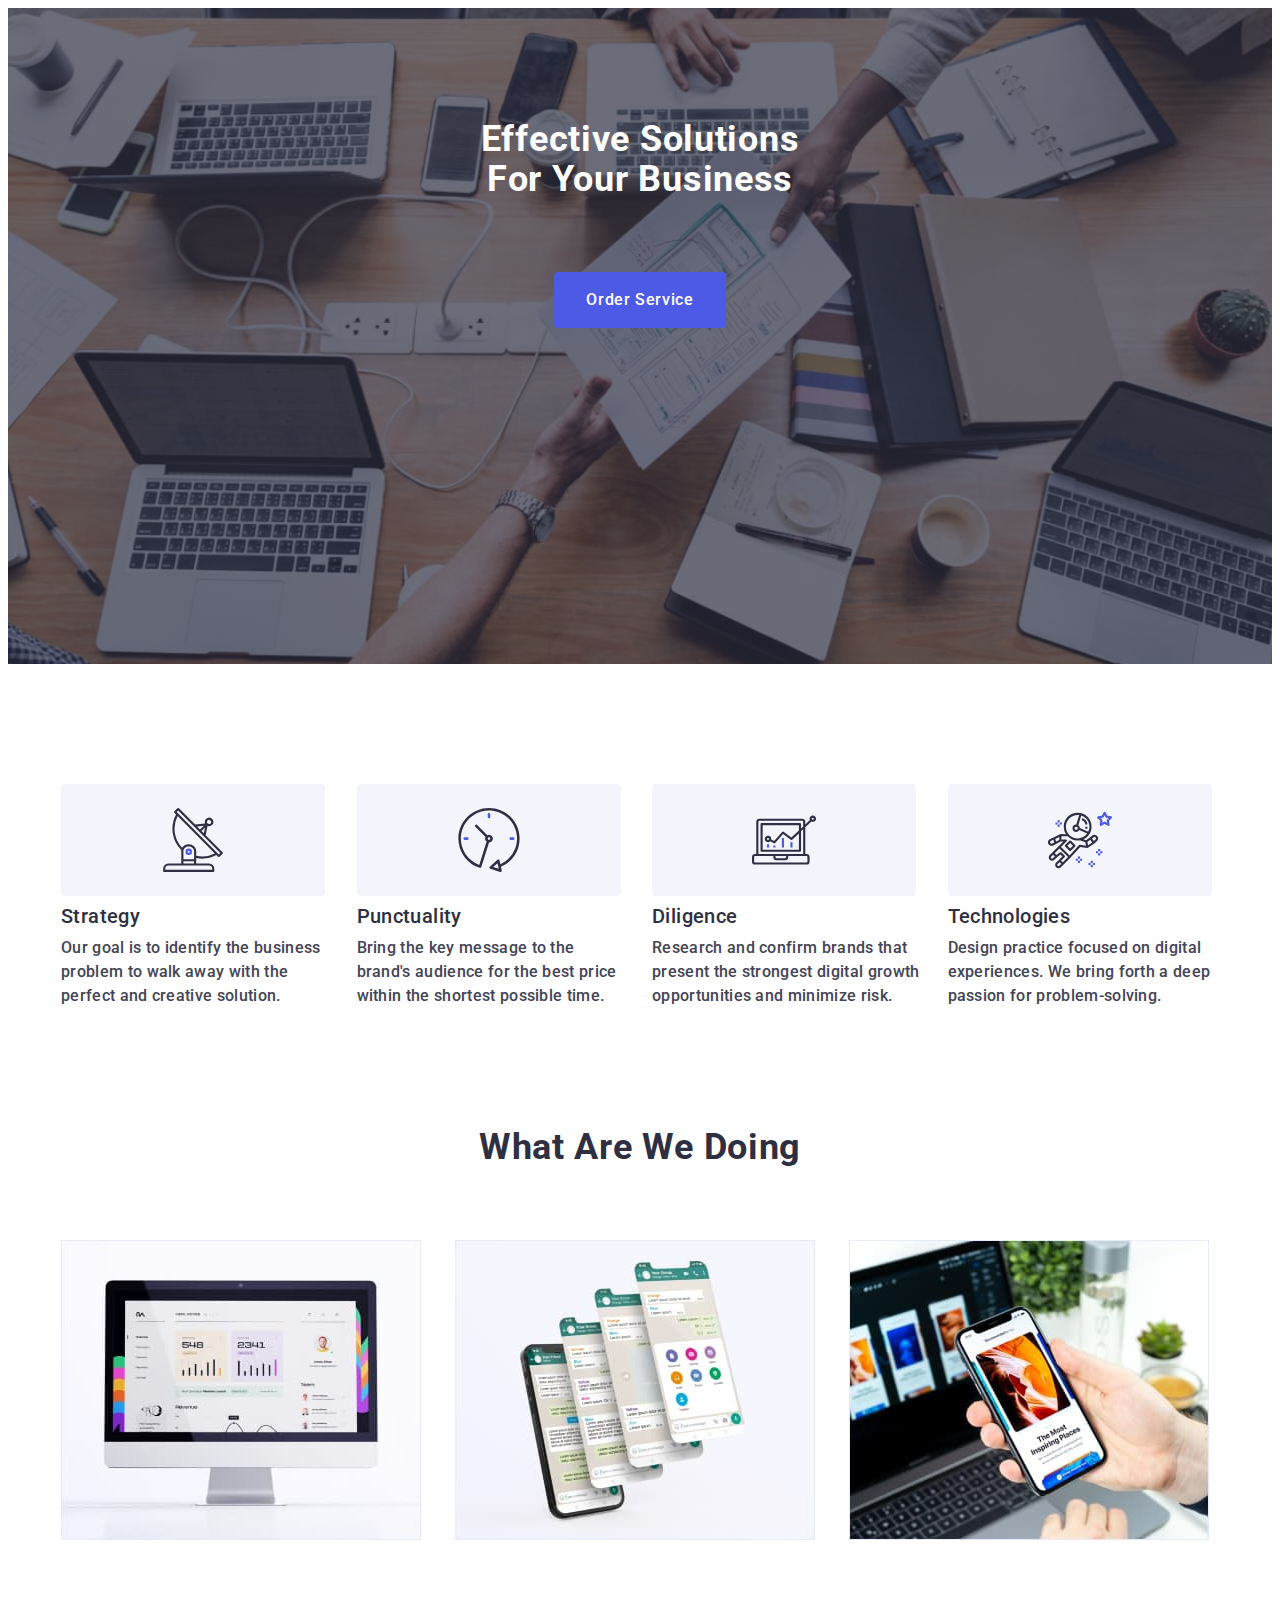
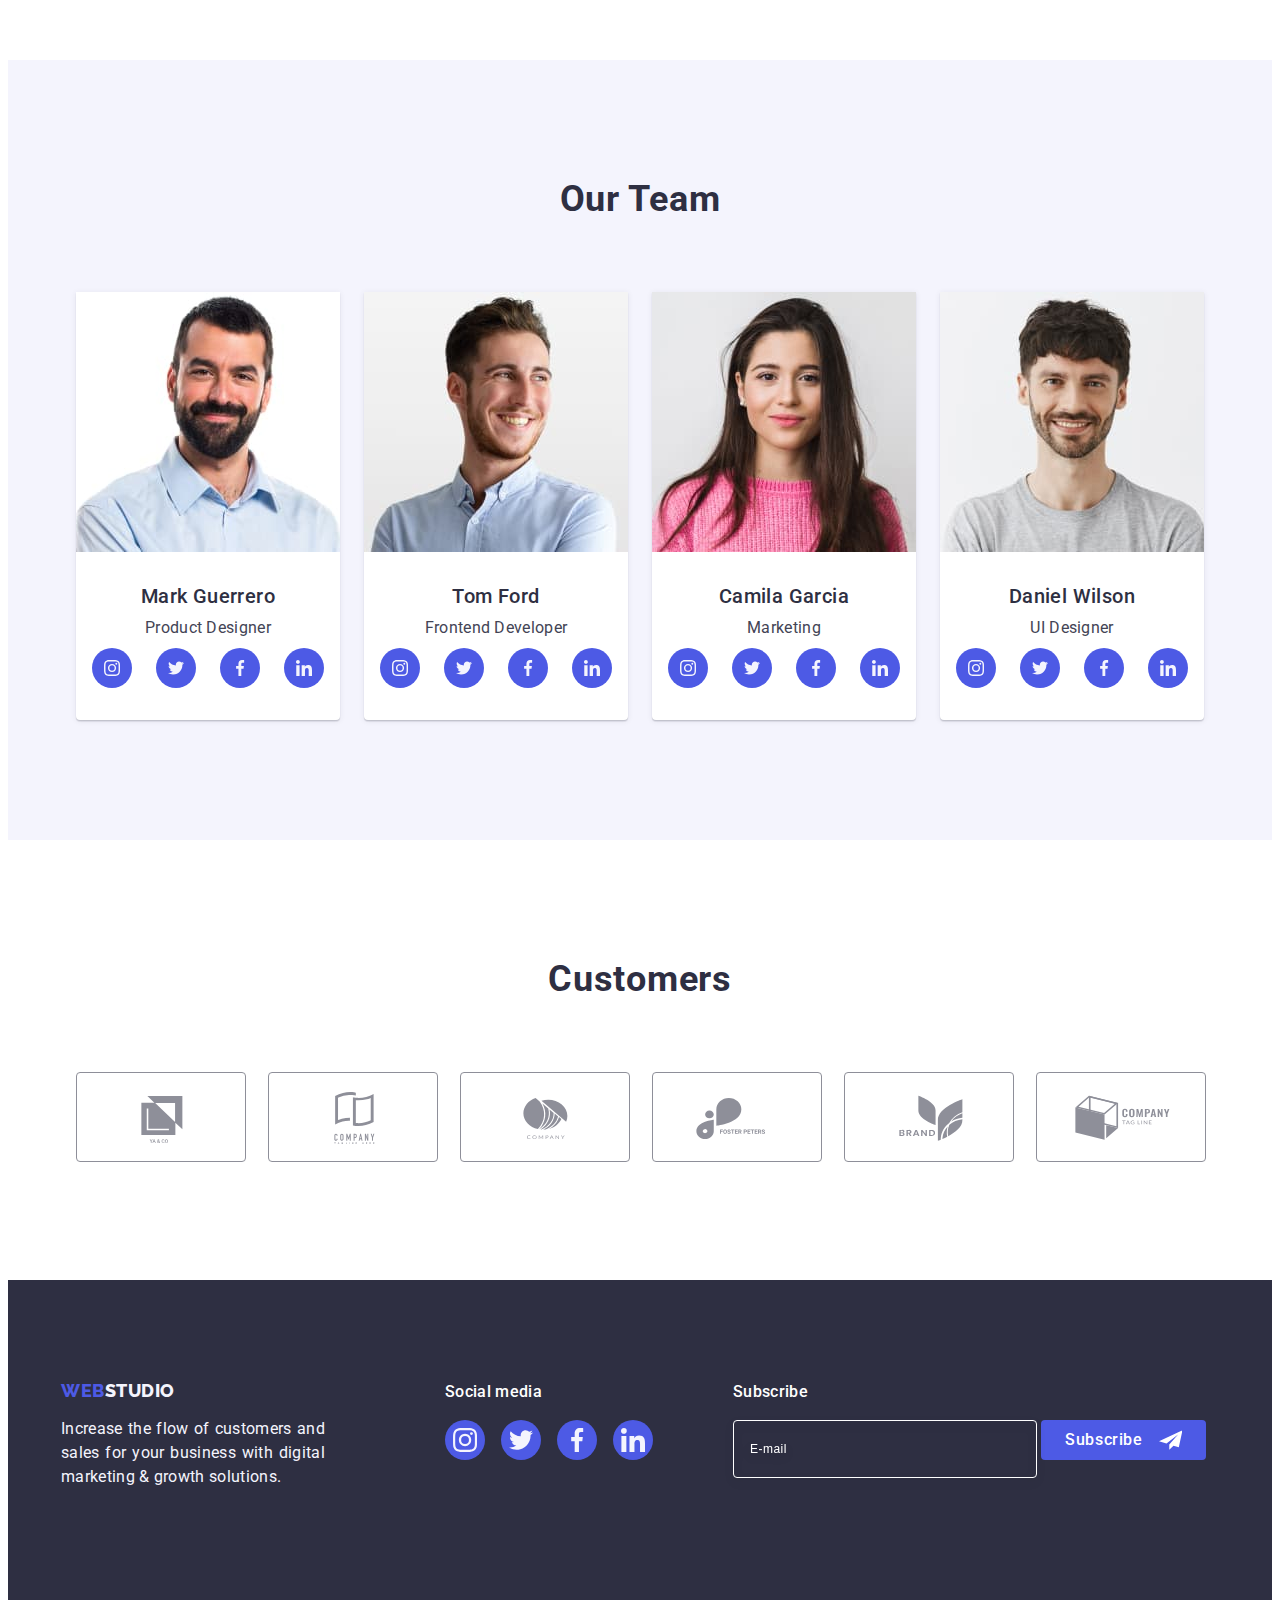
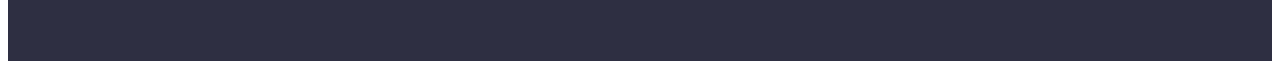
==== commit 38d3a040: "update css" ====
--- a/index.html
+++ b/index.html
@@ -64,14 +64,14 @@
     </header> -->
 
     <main>
-      <!-- <section class="hero">
+      <section class="hero">
         <div class="container">
           <h1 class="hero-title">Effective Solutions for Your Business</h1>
           <button data-modal-open class="hero-btn" type="button">
             Order Service
           </button>
         </div>
-      </section> -->
+      </section>
 
       <section class="feature-section">
         <div class="container">
@@ -587,7 +587,7 @@
       </div>
     </footer>
 
-    <!-- <div class="backdrop is-hidden" data-modal>
+    <div class="backdrop is-hidden" data-modal>
       <div class="modal">
         <button data-modal-close class="modal-close-btn" type="button">
           <svg class="close-modal-icon" width="8" height="8">
@@ -676,7 +676,7 @@
           <button type="submit" class="modal-form-btn">Send</button>
         </form>
       </div>
-    </div> -->
+    </div>
 
     <script src="./js/modal.js"></script>
   </body>
--- a/css/styles.css
+++ b/css/styles.css
@@ -168,8 +168,10 @@
 
 .hero {
   background-color: var(--primary-black-color);
-  height: 600px;
-  padding: 188px 0;
+  /* height: 600px; */
+  height: 432px;
+  /* padding: 188px 0; */
+  padding: 112px 0;
   background-image: linear-gradient(
       rgba(46, 47, 66, 0.7),
       rgba(46, 47, 66, 0.7)
@@ -185,12 +187,19 @@
 .hero-title {
   color: var(--basic-white-color);
   text-align: center;
-  max-width: 496px;
-  font-size: 56px;
+  max-width: 320px;
+  /* max-width: 496px; */
+  font-size: 36px;
+  font-weight: 700;
+  line-height: 1.11;
+  letter-spacing: 0.02em;
+  text-transform: capitalize;
+  /* font-size: 56px;
   font-weight: 700;
   line-height: 1.07;
-  letter-spacing: 0.02em;
-  padding-bottom: 48px;
+  letter-spacing: 0.02em; */
+  padding-bottom: 72px;
+  /* padding-bottom: 48px; */
   display: flex;
   margin: 0 auto;
 }
@@ -385,7 +394,6 @@
 }
 
 .customers-item {
-  /* width: 168px; */
   width: 190px;
   height: 88px;
 }
@@ -417,20 +425,20 @@
 
 .footer {
   background-color: var(--primary-black-color);
-  /* padding-top: 100px;
-  padding-bottom: 100px; */
   padding-top: 97.5px;
   padding-bottom: 96px;
 }
 
 .footer-cotainer {
-  /* display: flex; */
-  /* align-items: baseline */
+  display: flex;
+  flex-direction: column;
+  align-items: center;
   
 }
 
 .footer-left {
   /* margin-right: 120px; */
+  text-align: center;
 }
 
 .footer-logo {
@@ -454,13 +462,15 @@
   font-size: 16px;
   line-height: 1.5;
   letter-spacing: 0.02em;
-  max-width: 264px;
+  max-width: 268px;
   margin-bottom: 72px;
+  text-align: justify;
 }
 
 .footer-socials {
   /* margin-right: 80px; */
 }
+
 .socials-text {
   color: var(--basic-white-color);
   font-size: 16px;
@@ -468,6 +478,7 @@
   line-height: 1.5;
   letter-spacing: 0.02em;
   margin-bottom: 16px;
+  text-align: center;
 }
 
 .list-socials {
@@ -503,6 +514,9 @@
   background-color: var(--hover-footer-color);
 }
 
+.footer-form-container {
+  width: 100%;
+}
 
 .footer-label-text {
 color: var(--basic-white-color);
@@ -511,6 +525,7 @@
 line-height: 1.5;
 letter-spacing: 0.02em;
 margin-bottom: 16px;
+text-align: center;
 }
 
 .footer-form {
@@ -531,7 +546,7 @@
   padding-top: 8px;
   padding-bottom: 8px;
   font-size: 12px;
-  line-height: 1.5;
+  line-height: 2.0;
   letter-spacing: 0.04em;
   color: var(--basic-white-color);
   margin-bottom: 16px;
@@ -546,8 +561,9 @@
   max-width: 165px;
   height: 40px;
   padding: 8px 24px;
-  justify-content: center;
-  align-items: center;
+  /* justify-content: center;
+  align-items: center; */
+  margin: 0 auto;
   font-family: "Roboto", sans-serif;
   font-size: 16px;
   font-weight: 500;
--- a/css/media.css
+++ b/css/media.css
@@ -32,14 +32,51 @@
     }
 
     .customers-item {
-        max-width: 168px;
+        width: 168px;
     }
 
     .customers-icon {
         width: 104px;
     }
+/**------------ FOOTER-------------- */
+.footer-cotainer {
+    flex-direction: row;
+    flex-wrap: wrap;
+    align-items: baseline;
+    column-gap: 24px;
+    padding-left: 108px;
+    padding-right: 108px;
+}
 
-    
+.footer-left {
+    text-align: justify;
+}
+
+.footer-text {
+min-width: 264px;
+}
+
+.socials-text {
+    text-align: justify;
+}
+
+.footer-label-text {
+    text-align: justify;
+}
+
+.footer-form {
+    display: flex;
+    flex-direction: row;
+    column-gap: 24px;     
+}
+
+.footer-form-input {
+    min-width: 264px;
+}
+
+.footer-btn {
+    margin: 0;
+}
 }
 
 @media screen and (min-width: 1158px) {
@@ -83,7 +120,7 @@
 /**------------ PRODUCT-------------- */
 .product-section {
     padding-bottom: 120px;
-    display: flex;
+    display: block;
 }
 
 .product-title {
@@ -128,5 +165,24 @@
     .customers-list {
         gap: 24px;
     }
-}  
 
+/**------------ FOOTER-------------- */
+.footer {
+    padding-top: 100px;
+    padding-bottom: 100px;
+}
+
+.footer-cotainer {
+    flex-wrap: nowrap;
+    column-gap: 0;
+}
+
+.footer-left {
+    margin-right: 120px;
+}
+
+.footer-socials {
+    margin-right: 80px;
+}
+}
+
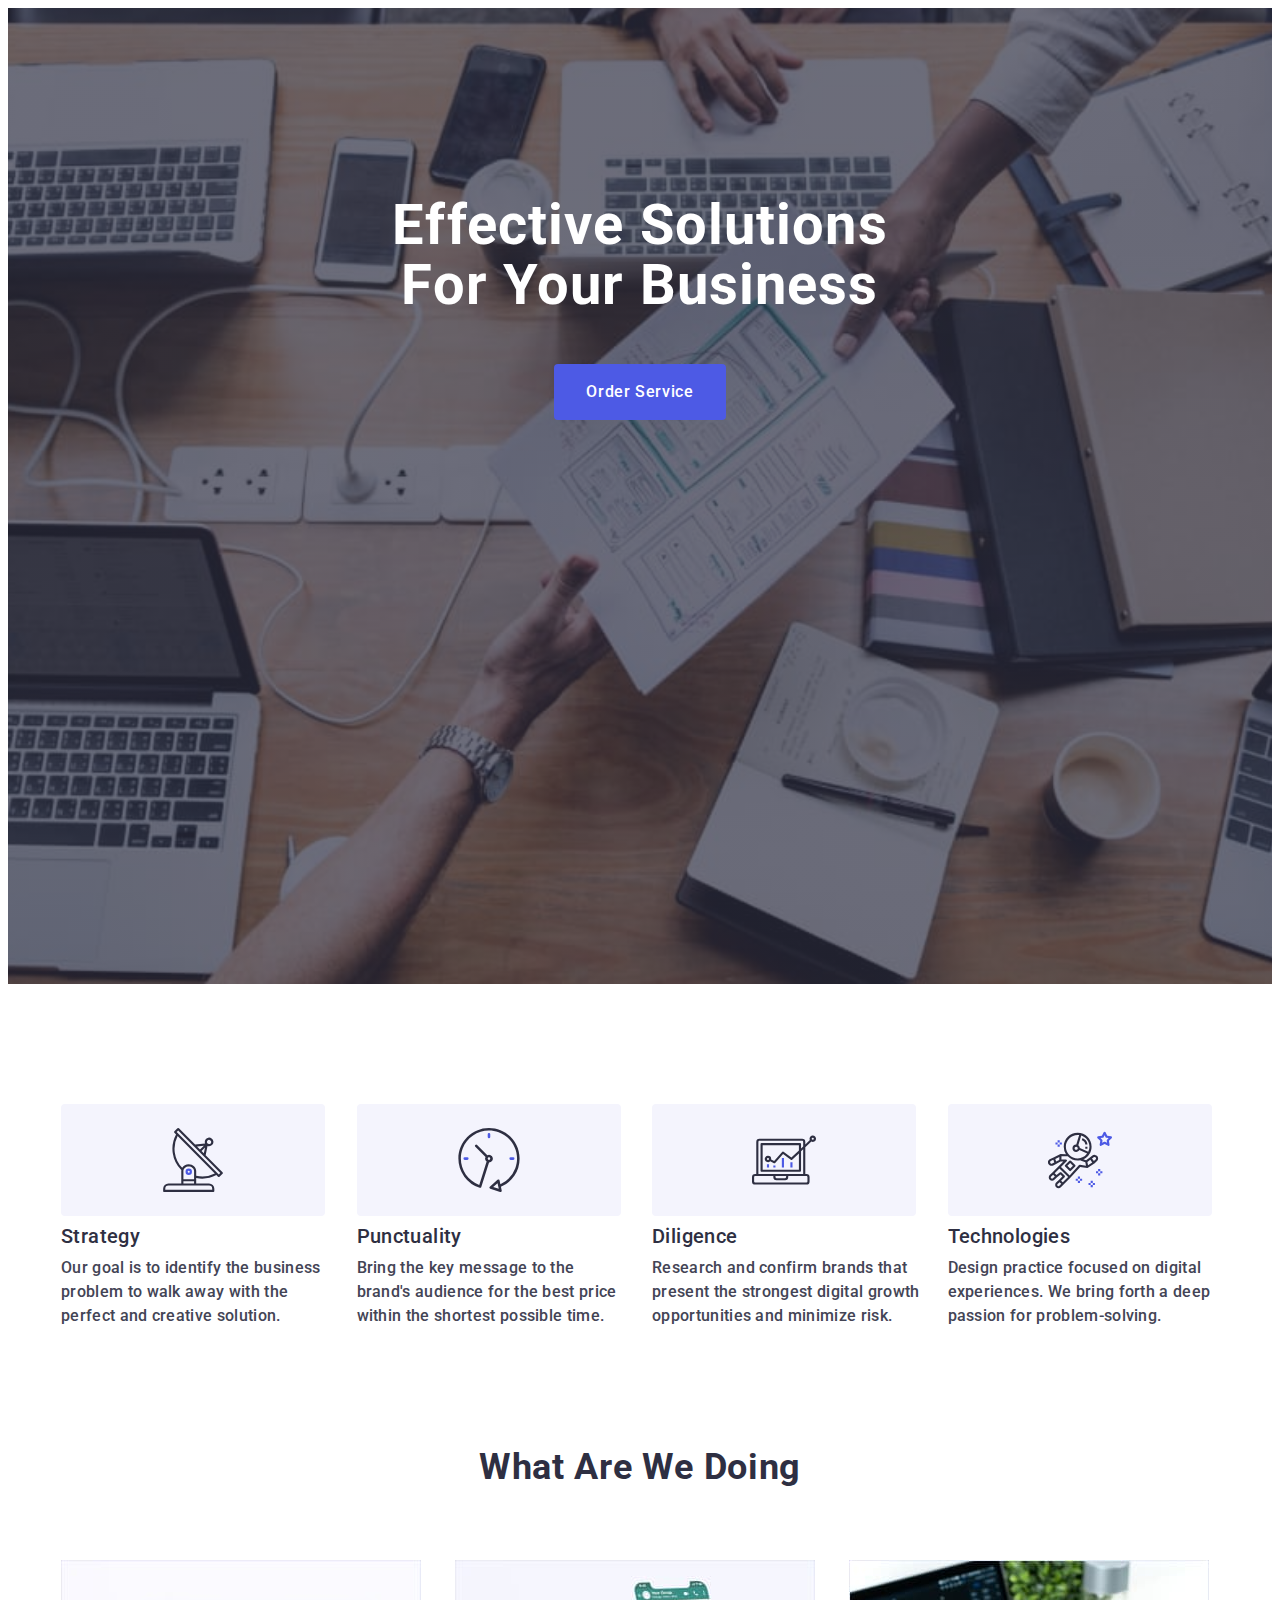
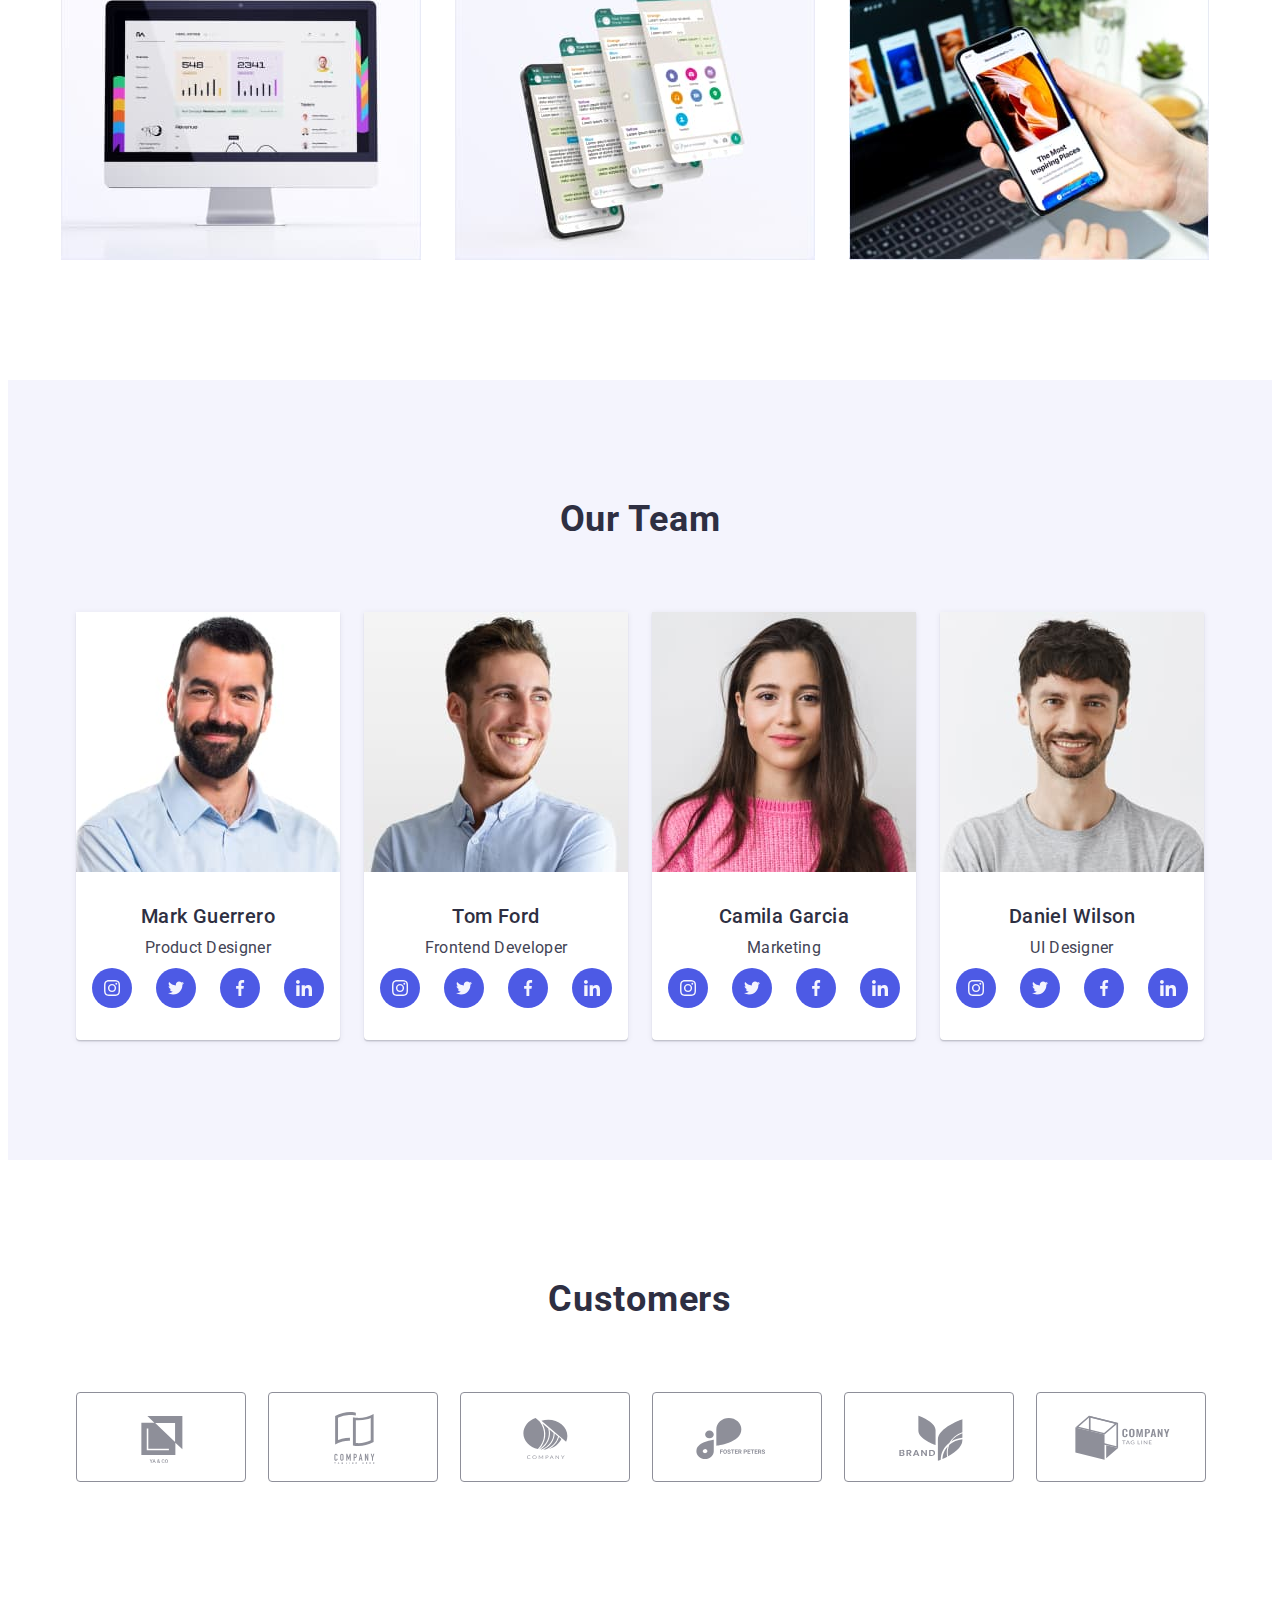
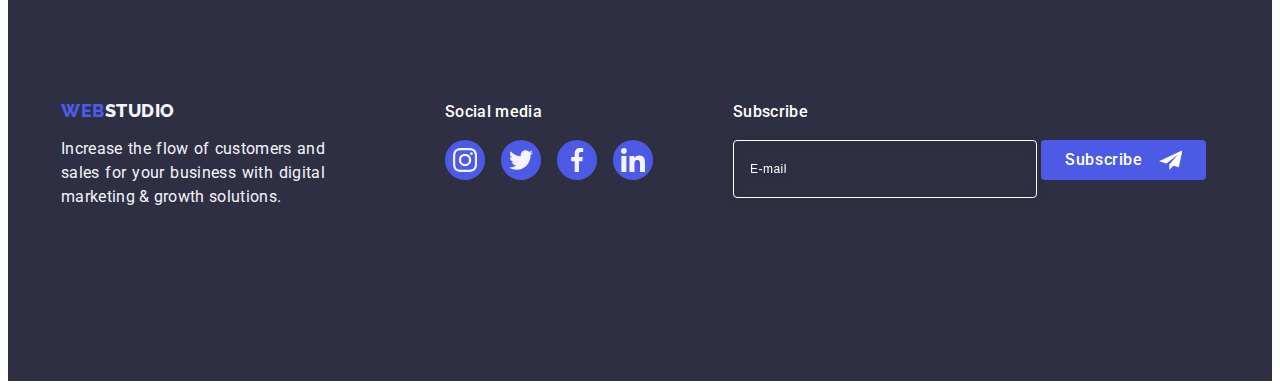
==== commit 5fc2e4e1: "update css" ====
--- a/index.html
+++ b/index.html
@@ -135,13 +135,19 @@
           <h2 class="product-title">What are we doing</h2>
           <ul class="product-list list">
             <li class="product-item">
-              <img src="./images/img1.jpg" alt="screen" width="360">
+              <img 
+              srcset="./images/img1.jpg 1x, ./images/img1-2x.jpg 2x"
+              src="./images/img1.jpg" alt="screen" width="360">
             </li>
             <li class="product-item">
-              <img src="./images/img2.jpg" alt="chats" width="360">
+              <img 
+              srcset="./images/img2.jpg 1x, ./images/img2-2x.jpg 2x"
+              src="./images/img2.jpg" alt="chats" width="360">
             </li>
             <li class="product-item">
-              <img src="./images/img3.jpg" alt="phone" width="360">
+              <img 
+              srcset="./images/img3.jpg 1x, ./images/img3-2x.jpg 2x"
+              src="./images/img3.jpg" alt="phone" width="360">
             </li>
           </ul>
         </div>
@@ -153,6 +159,7 @@
           <ul class="team-list list">
             <li class="team-item">
               <img class="team-img"
+                srcset="./images/teamcard1.jpg 1x, ./images/teamcard1-2x.jpg 2x"
                 src="./images/teamcard1.jpg"
                 alt="product_des"
                 width="264"
@@ -219,6 +226,7 @@
             </li>
             <li class="team-item">
               <img class="team-img"
+                srcset="./images/teamcard2.jpg 1x, ./images/teamcard2-2x.jpg 2x"
                 src="./images/teamcard2.jpg"
                 alt="frontend_dev"
                 width="264"
@@ -285,6 +293,7 @@
             </li>
             <li class="team-item">
               <img class="team-img"
+                srcset="./images/teamcard3.jpg 1x, ./images/teamcard3-2x.jpg 2x"
                 src="./images/teamcard3.jpg"
                 alt="marketing"
                 width="264"
@@ -351,6 +360,7 @@
             </li>
             <li class="team-item">
               <img class="team-img"
+                srcset="./images/teamcard4.jpg 1x, ./images/teamcard4-2x.jpg 2x"
                 src="./images/teamcard4.jpg"
                 alt="ua_des"
                 width="264"
--- a/css/styles.css
+++ b/css/styles.css
@@ -168,38 +168,42 @@
 
 .hero {
   background-color: var(--primary-black-color);
-  /* height: 600px; */
   height: 432px;
-  /* padding: 188px 0; */
+  max-width: 1440px;
   padding: 112px 0;
   background-image: linear-gradient(
       rgba(46, 47, 66, 0.7),
       rgba(46, 47, 66, 0.7)
     ),
-    url(../images/hero_bckr.jpg);
-  max-width: 1440px;
+    url(../images/hero-bckr-mob.jpg);
+  /* max-width: 1440px; */
   margin: 0 auto;
   background-repeat: no-repeat;
   background-size: cover;
   background-position: center;
 }
 
+@media (min-device-pixel-ratio: 2),
+(min-resolution: 192dpi),
+(min-resolution: 2dppx) {
+  .hero {
+    background-image: linear-gradient(
+      rgba(46, 47, 66, 0.7),
+        rgba(46, 47, 66, 0.7)),
+      url(../images/hero-bckr-mob@2x.jpg);
+  }
+}
+
 .hero-title {
   color: var(--basic-white-color);
   text-align: center;
   max-width: 320px;
-  /* max-width: 496px; */
   font-size: 36px;
   font-weight: 700;
   line-height: 1.11;
   letter-spacing: 0.02em;
   text-transform: capitalize;
-  /* font-size: 56px;
-  font-weight: 700;
-  line-height: 1.07;
-  letter-spacing: 0.02em; */
   padding-bottom: 72px;
-  /* padding-bottom: 48px; */
   display: flex;
   margin: 0 auto;
 }
@@ -437,7 +441,6 @@
 }
 
 .footer-left {
-  /* margin-right: 120px; */
   text-align: center;
 }
 
@@ -467,10 +470,6 @@
   text-align: justify;
 }
 
-.footer-socials {
-  /* margin-right: 80px; */
-}
-
 .socials-text {
   color: var(--basic-white-color);
   font-size: 16px;
@@ -531,7 +530,6 @@
 .footer-form {
   display: flex;
   flex-direction: column;
-  /* gap: 24px; */
 }
 
 .footer-form-input {
@@ -561,8 +559,6 @@
   max-width: 165px;
   height: 40px;
   padding: 8px 24px;
-  /* justify-content: center;
-  align-items: center; */
   margin: 0 auto;
   font-family: "Roboto", sans-serif;
   font-size: 16px;
@@ -722,7 +718,8 @@
 }
 
 .modal {
-  width: 408px;
+  min-width: 310px;
+  max-width: 408px;
   min-height: 584px;
   background-color: var(--modal-color);
   box-shadow: 0px 2px 1px 0px rgba(0, 0, 0, 0.2),
--- a/css/media.css
+++ b/css/media.css
@@ -2,6 +2,34 @@
     .container {
         max-width: 768px;
     }
+
+/**------------ HERO-------------- */
+    .hero {
+        height: 436px;
+        background-image: linear-gradient(
+            rgba(46, 47, 66, 0.7),
+            rgba(46, 47, 66, 0.7)),
+            url(../images/hero-bckr-tab.jpg);
+}
+
+    .hero-title {
+        max-width: 496px;
+        font-size: 56px;
+        font-weight: 700;
+        line-height: 1.07;
+        letter-spacing: 0.02em;
+        padding-bottom: 36px;
+}
+
+@media (min-device-pixel-ratio: 2),
+(min-resolution: 192dpi),
+(min-resolution: 2dppx) {
+    .hero {
+        background-image: linear-gradient(rgba(46, 47, 66, 0.7),
+                rgba(46, 47, 66, 0.7)),
+            url(../images/hero-bckr-tab@2x.jpg);
+    }
+}
 
 /**------------ FEATURE-------------- */
     .feature-list {
@@ -84,6 +112,30 @@
         max-width: 1158px;
         padding: 0 15px;
     }
+
+/**------------ HERO-------------- */
+.hero {
+    height: 600px;
+    padding: 188px 0;
+    background-image: linear-gradient(rgba(46, 47, 66, 0.7),
+            rgba(46, 47, 66, 0.7)),
+        url(../images/hero-bckr.jpg);
+    
+}
+
+.hero-title {
+    padding-bottom: 48px;
+}
+
+@media (min-device-pixel-ratio: 2),
+(min-resolution: 192dpi),
+(min-resolution: 2dppx) {
+    .hero {
+        background-image: linear-gradient(rgba(46, 47, 66, 0.7),
+                rgba(46, 47, 66, 0.7)),
+            url(../images/hero-bckr@2x.jpg);
+    }
+}
 
 /**------------ FEATURE-------------- */
     .feature-section {
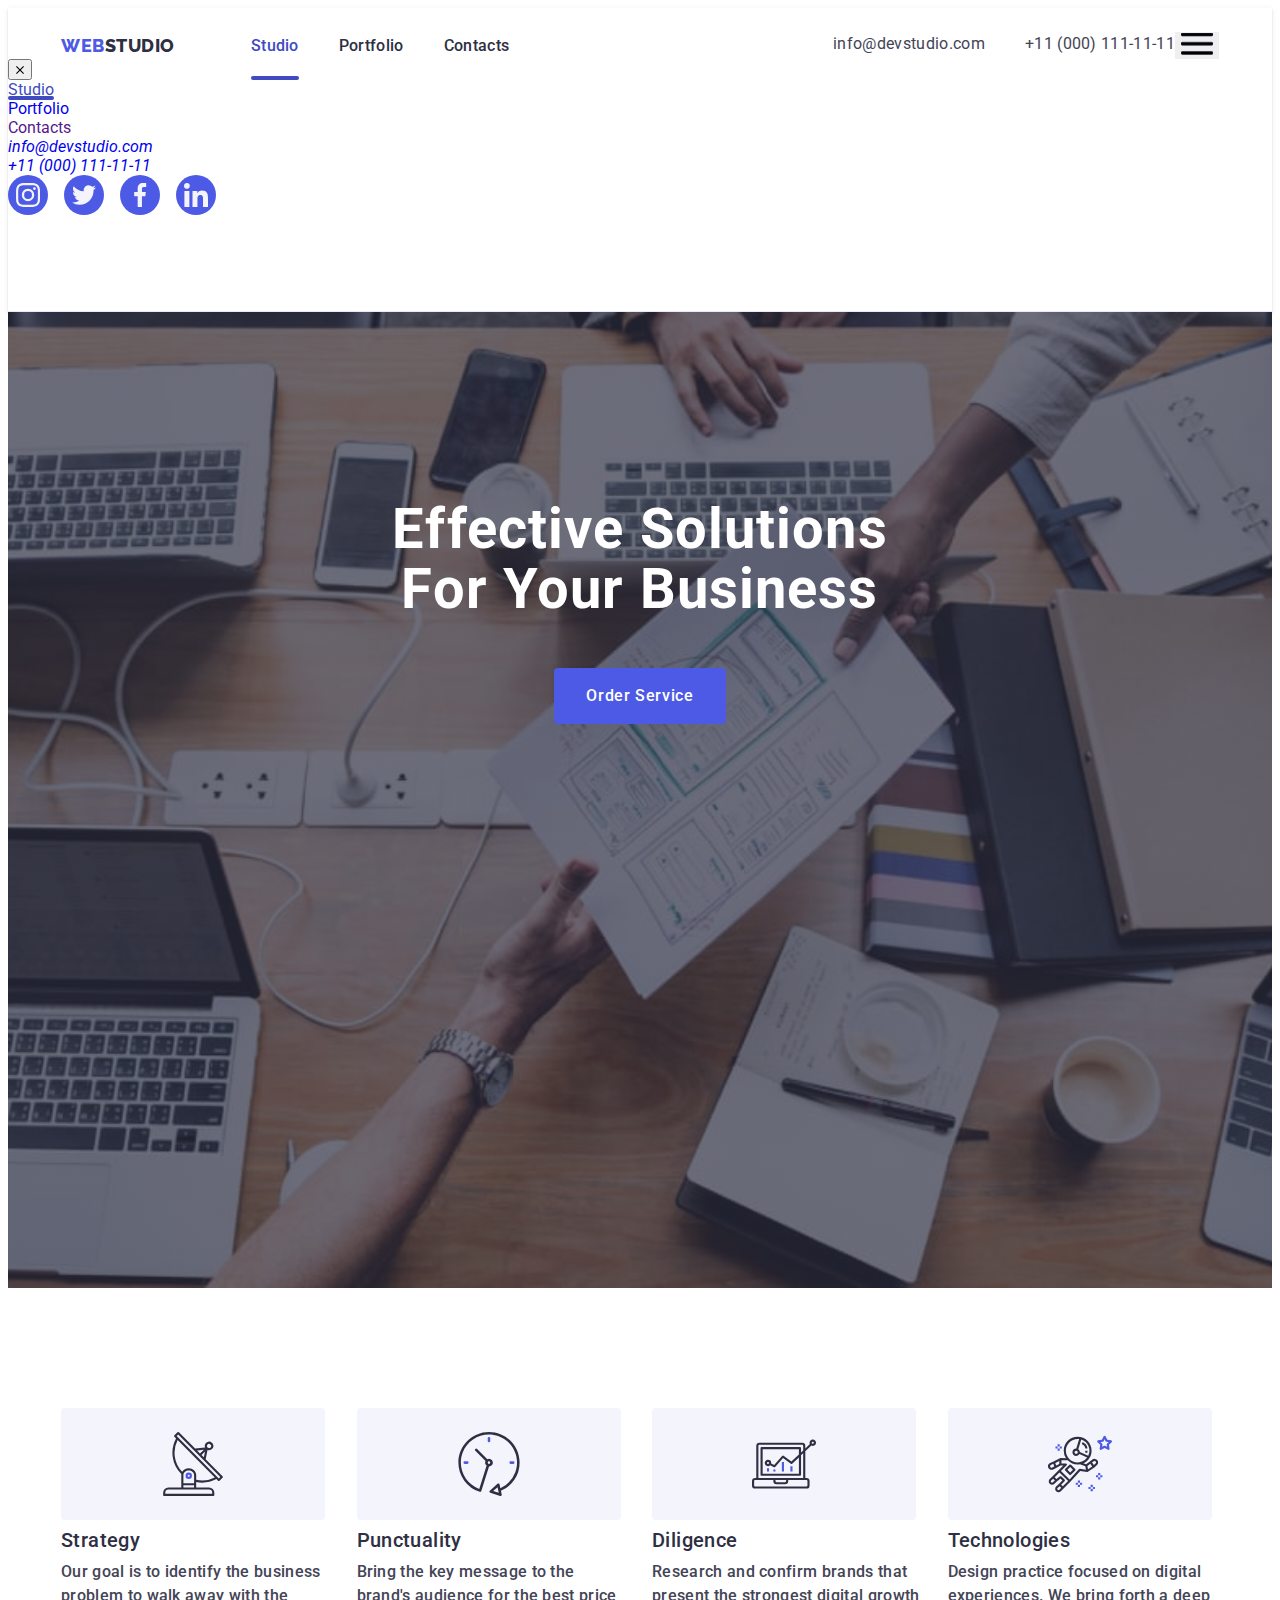
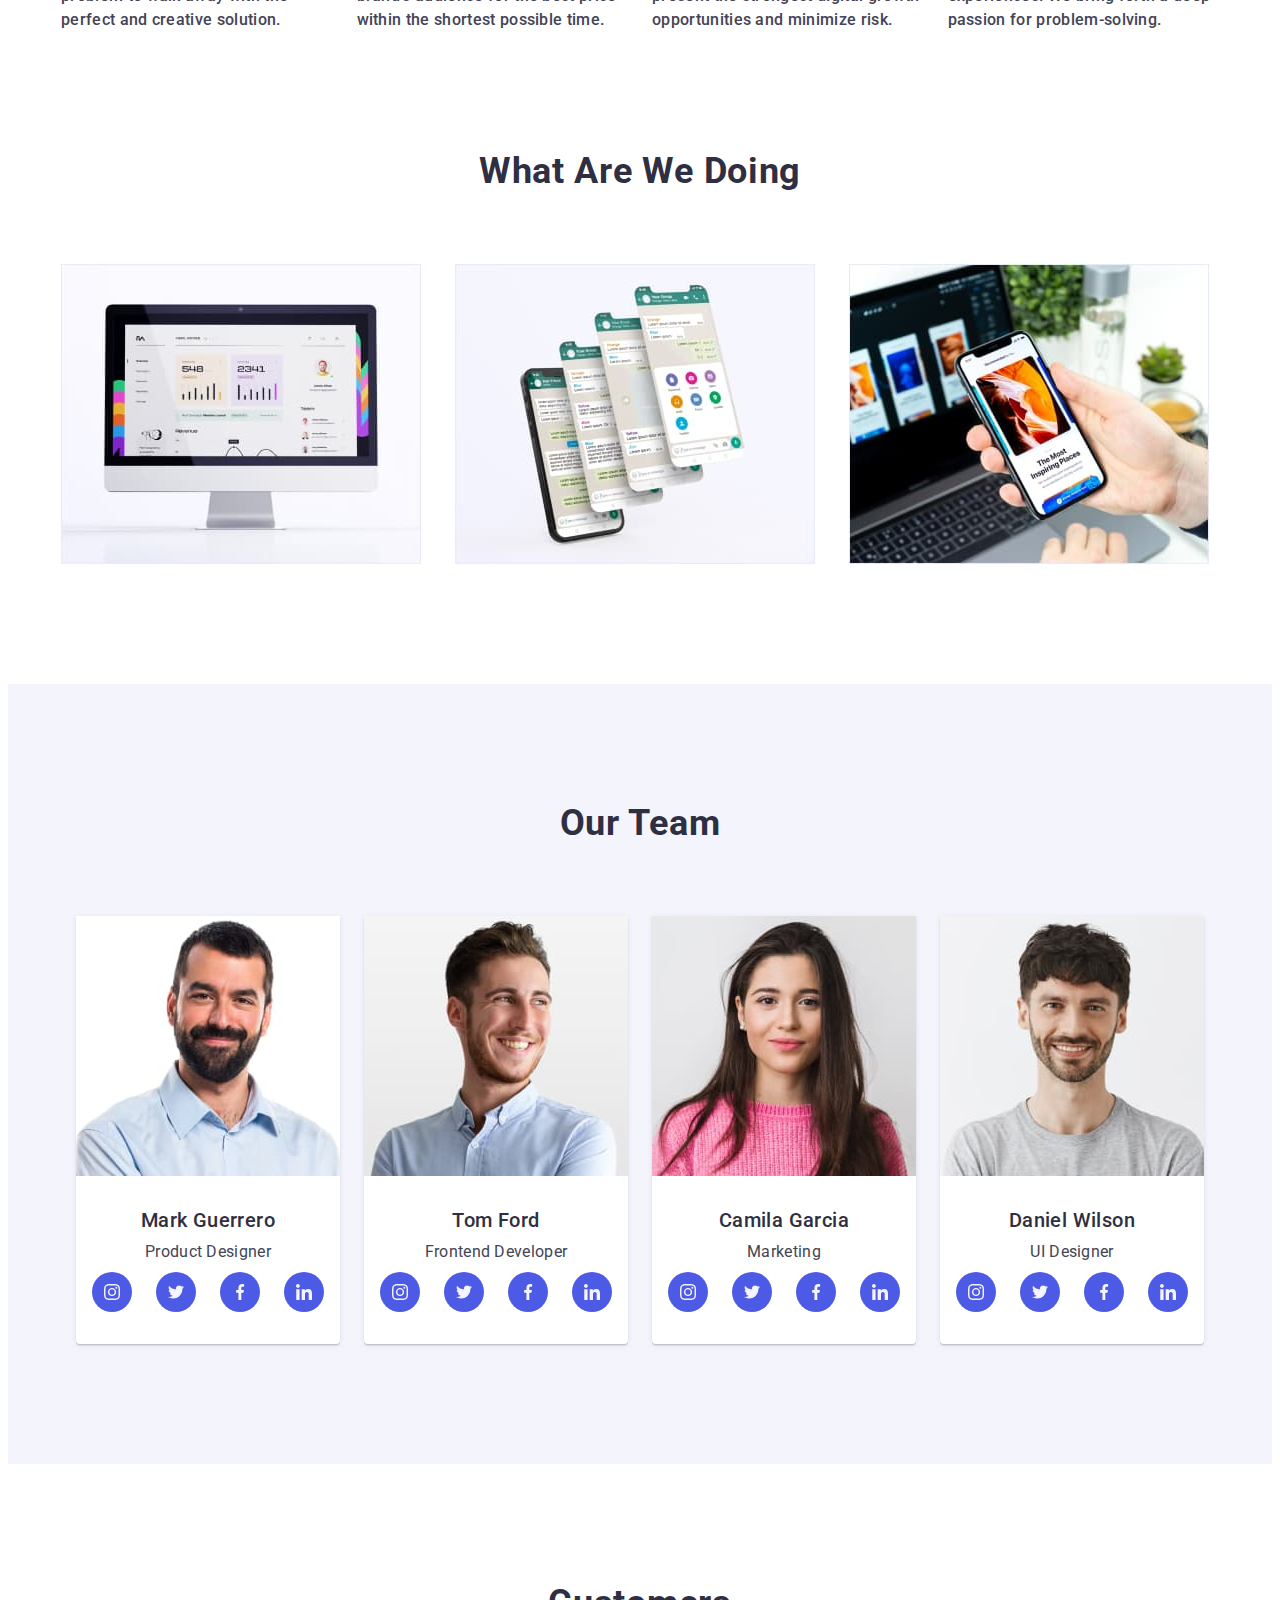
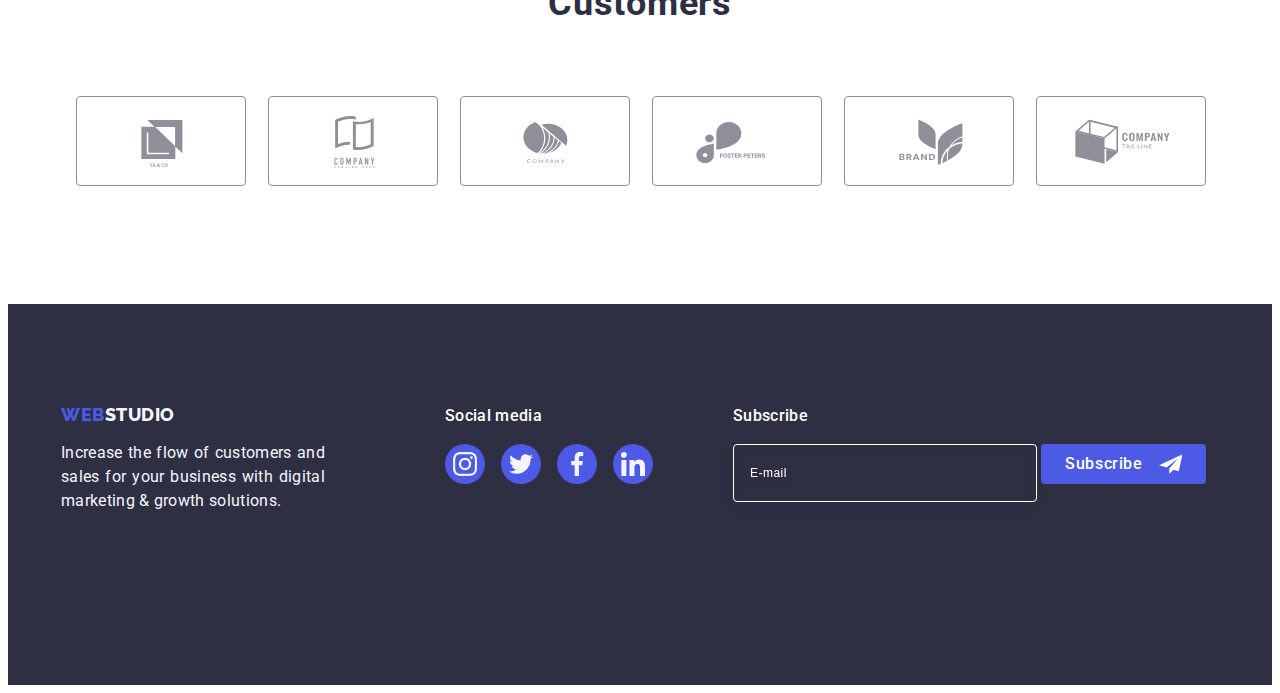
==== commit ff6a0534: "update css" ====
--- a/index.html
+++ b/index.html
@@ -22,7 +22,7 @@
     <title>Studio</title>
   </head>
   <body>
-    <!-- <header class="header">
+    <header class="header">
       <div class="container header-container">
         <nav class="header-navigation">
           <a class="header-logo link" href="./index.html"
@@ -60,8 +60,71 @@
             </li>
           </ul>
         </address>
+        <button type="button" class="menu-open-btn">
+          <svg class="mob-icon" width="32" height="22">
+            <use href="./images/icons.svg#icon-menu-hamburger"></use>
+          </svg>
+        </button>
       </div>
-    </header> -->
+      <div class="mob-menu">
+        <button type="button" class="menu-close-btn">
+          <svg class="close-modal-icon" width="8" height="8">
+            <use href="./images/icons.svg#icon-close"></use>
+          </svg>
+        </button>
+        <ul class="mob-menu list">
+          <li class="mob-menu-item">
+            <a class="mob-menu-link link current" href="./index.html">Studio</a>
+          </li>
+          <li class="mob-menu-item">
+            <a class="mob-menu-link link" href="./portfolio.html">Portfolio</a>
+          </li>
+          <li class="mob-menu-item">
+            <a class="mob-menu-link link" href="">Contacts</a>
+          </li>
+        </ul>
+        <address class="mob-address">
+          <ul class="mob-address-list list">
+            <li class="mob-address-item">
+              <a class="mob-address-link link" href="mailto:info@devstudio.com">info@devstudio.com</a>
+            </li>
+            <li class="mob-address-item">
+              <a class="mob-address-link link" href="tel:+110001111111">+11 (000) 111-11-11</a>
+            </li>
+          </ul>
+        </address>
+        <ul class="list-socials list">
+          <li class="socials-item">
+            <a class="socials-link link" href="" aria-label="instagram" target="_blank">
+              <svg class="socials-icon" width="24" height="24">
+                <use href="./images/icons.svg#icon-instagram"></use>
+              </svg>
+            </a>
+          </li>
+          <li class="socials-item">
+            <a class="socials-link link" href="" aria-label="twitter" target="_blank">
+              <svg class="socials-icon" width="24" height="24">
+                <use href="./images/icons.svg#icon-twitter"></use>
+              </svg>
+            </a>
+          </li>
+          <li class="socials-item">
+            <a class="socials-link link" href="" aria-label="facebook" target="_blank">
+              <svg class="socials-icon" width="24" height="24">
+                <use href="./images/icons.svg#icon-facebook"></use>
+              </svg>
+            </a>
+          </li>
+          <li class="socials-item">
+            <a class="socials-link link" href="" aria-label="linkedin" target="_blank">
+              <svg class="socials-icon" width="24" height="24">
+                <use href="./images/icons.svg#icon-linkedin"></use>
+              </svg>
+            </a>
+          </li>
+        </ul>
+      </div>
+    </header>
 
     <main>
       <section class="hero">
--- a/css/styles.css
+++ b/css/styles.css
@@ -84,6 +84,7 @@
 
 .header-container {
   display: flex;
+  justify-content: space-between;
 }
 
 .header-logo {
@@ -101,69 +102,50 @@
   color: var(--primary-black-color);
 }
 
-.header-menu {
-  display: flex;
-  gap: 40px;
-}
-
-.header-menu-link {
-  color: var(--primary-black-color);
-  font-size: 16px;
-  font-weight: 500;
-  line-height: 1.5;
-  letter-spacing: 0.02em;
-  padding: 24px 0;
-  transition-property: color;
-  transition-duration: 250ms;
-  transition-timing-function: cubic-bezier(0.4, 0, 0.2, 1);
-}
-
-.header-menu-link:hover,
-.header-menu-link:focus {
-  color: var(--hover-color);
-  padding: 24px 0;
-}
-
-.current {
-  color: var(--hover-color);
-  position: relative;
-}
-.current::after {
-  content: "";
-  position: absolute;
-  left: 0;
-  bottom: 0px;
-  width: 100%;
-  height: 4px;
-  background-color: var(--hover-color);
-  border-radius: 2px;
-  bottom: -1px;
-}
-
-.header-address {
-  font-style: normal;
-  margin-left: auto;
-}
-
-.header-address-link {
-  color: var(--main-text-color);
-  font-size: 16px;
-  line-height: 1.5;
-  letter-spacing: 0.02em;
-  transition-property: color;
-  transition-duration: 250ms;
-  transition-timing-function: cubic-bezier(0.4, 0, 0.2, 1);
-}
-
-.header-address-link:hover,
-.header-address-link:focus {
-  color: var(--hover-color);
-}
-
-.header-address-list {
-  display: flex;
-  gap: 40px;
-}
+.header-menu, .header-address-list {
+  display: none;
+}
+
+.menu-open-btn {
+  border: none;
+}
+
+.mob-icon {
+  stroke: var(--primary-black-color);
+  
+}
+
+.mob-menu {}
+
+.menu-close-btn {}
+
+.close-modal-icon {}
+
+.list {}
+
+.mob-menu-item {}
+
+.mob-menu-link {}
+
+.link {}
+
+.current {}
+
+.mob-address {}
+
+.mob-address-list {}
+
+.mob-address-item {}
+
+.mob-address-link {}
+
+.list-socials {}
+
+.socials-item {}
+
+.socials-link {}
+
+.socials-icon {}
 /**------------ HERO-------------- */
 
 .hero {
@@ -718,8 +700,7 @@
 }
 
 .modal {
-  min-width: 310px;
-  max-width: 408px;
+  width: 100%;
   min-height: 584px;
   background-color: var(--modal-color);
   box-shadow: 0px 2px 1px 0px rgba(0, 0, 0, 0.2),
@@ -730,7 +711,7 @@
   top: 50%;
   transform: translate(-50%, -50%) scaleX(1);
   transition: transform 250ms cubic-bezier(0.4, 0, 0.2, 1);
-  padding: 72px 24px 24px;
+  padding: 54px 16px 24px;
 }
 
 .backdrop.is-hidden .modal {
--- a/css/media.css
+++ b/css/media.css
@@ -1,7 +1,81 @@
+@media screen and (min-width: 428px) {
+/**------------ MODAL-------------- */
+.modal {
+        width: 392px;
+        padding-top: 72px;
+}
+}
+
 @media screen and (min-width: 768px) {
     .container {
         max-width: 768px;
     }
+
+/**------------ HEADER-------------- */
+.header-menu {
+    display: flex;
+    gap: 40px;
+}
+
+.header-menu-link {
+    color: var(--primary-black-color);
+    font-size: 16px;
+    font-weight: 500;
+    line-height: 1.5;
+    letter-spacing: 0.02em;
+    padding: 24px 0;
+    transition-property: color;
+    transition-duration: 250ms;
+    transition-timing-function: cubic-bezier(0.4, 0, 0.2, 1);
+}
+
+.header-menu-link:hover,
+.header-menu-link:focus {
+    color: var(--hover-color);
+    padding: 24px 0;
+}
+
+.current {
+    color: var(--hover-color);
+    position: relative;
+}
+
+.current::after {
+    content: "";
+    position: absolute;
+    left: 0;
+    bottom: 0px;
+    width: 100%;
+    height: 4px;
+    background-color: var(--hover-color);
+    border-radius: 2px;
+    bottom: -1px;
+}
+
+.header-address {
+    font-style: normal;
+    margin-left: auto;
+}
+
+.header-address-link {
+    color: var(--main-text-color);
+    font-size: 16px;
+    line-height: 1.5;
+    letter-spacing: 0.02em;
+    transition-property: color;
+    transition-duration: 250ms;
+    transition-timing-function: cubic-bezier(0.4, 0, 0.2, 1);
+}
+
+.header-address-link:hover,
+.header-address-link:focus {
+    color: var(--hover-color);
+}
+
+.header-address-list {
+    display: flex;
+    gap: 40px;
+}
 
 /**------------ HERO-------------- */
     .hero {
@@ -105,7 +179,16 @@
 .footer-btn {
     margin: 0;
 }
-}
+
+/**------------ MODAL-------------- */
+.modal {
+    width: 408px;
+    padding-left: 24px;
+    padding-right: 24px;
+}
+}
+
+
 
 @media screen and (min-width: 1158px) {
     .container {
@@ -233,8 +316,7 @@
     margin-right: 120px;
 }
 
-.footer-socials {
-    margin-right: 80px;
-}
-}
-
+    .footer-socials {
+        margin-right: 80px;
+    }
+}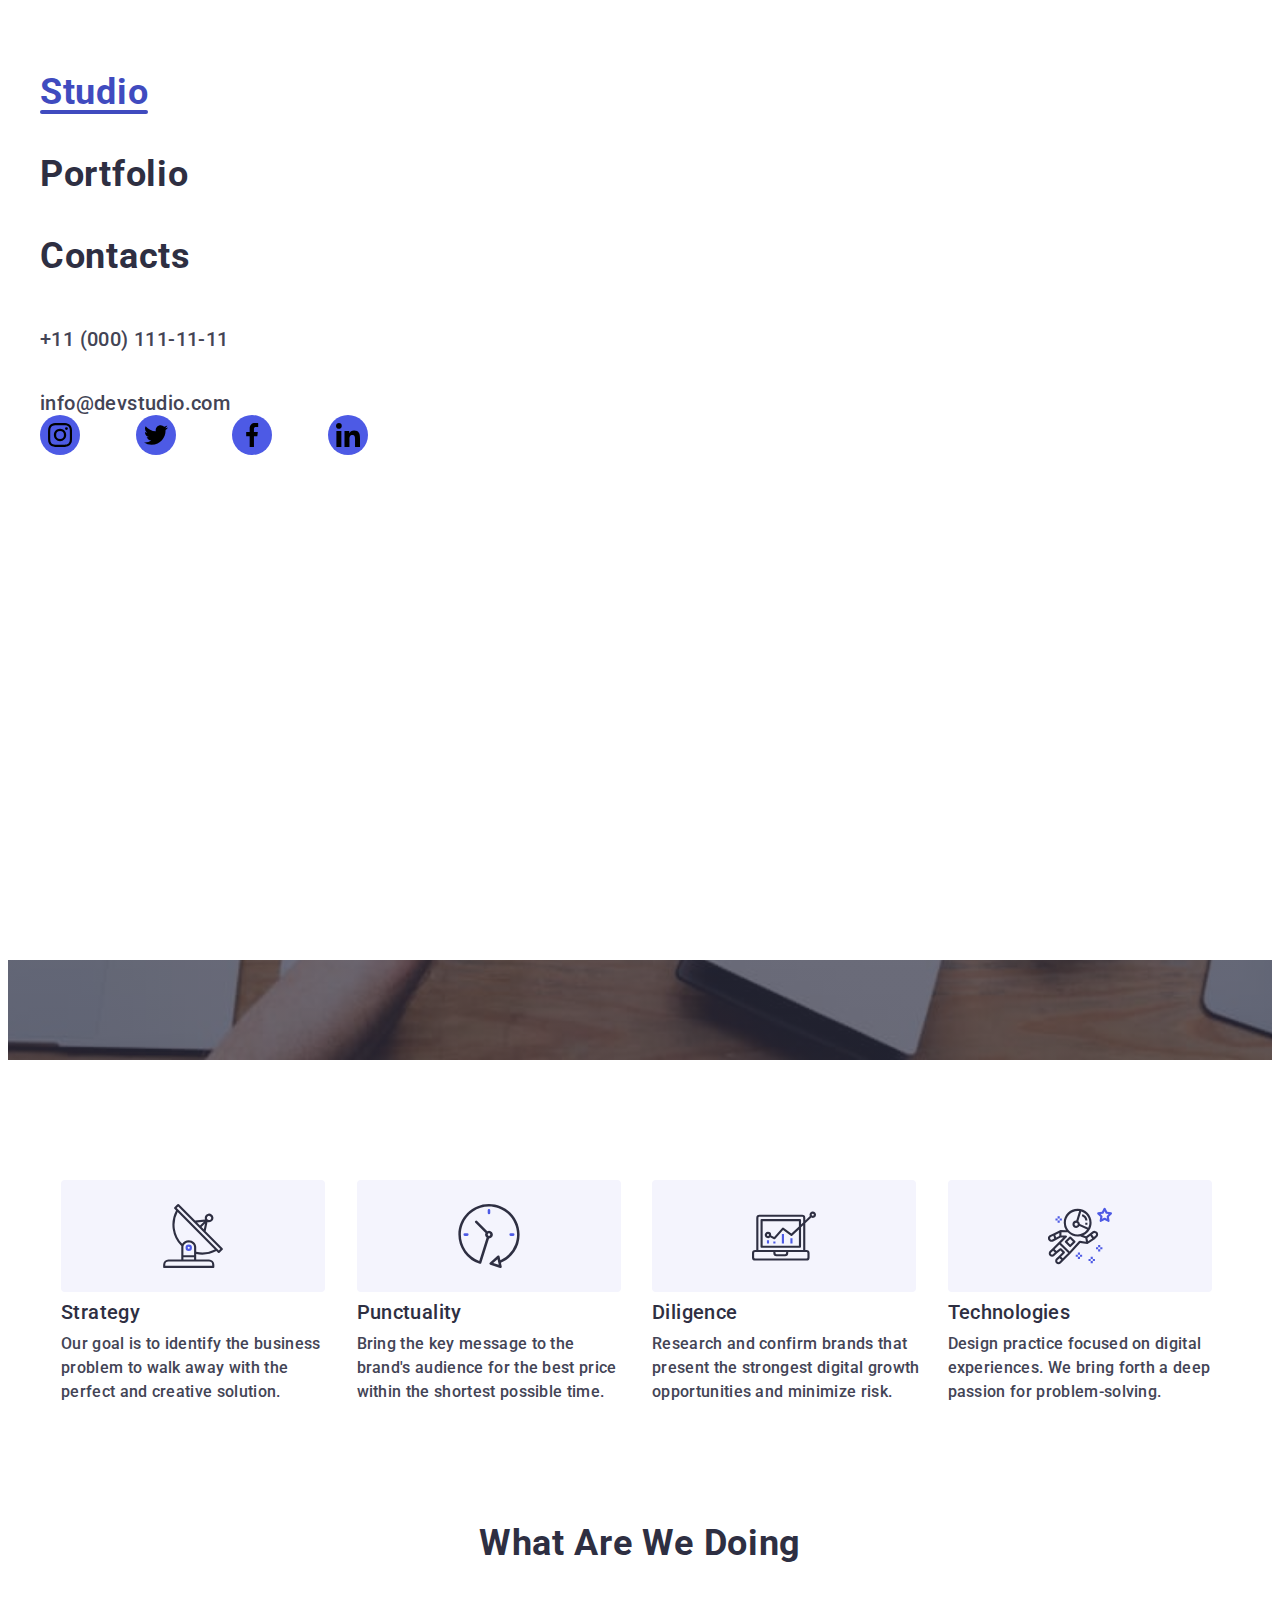
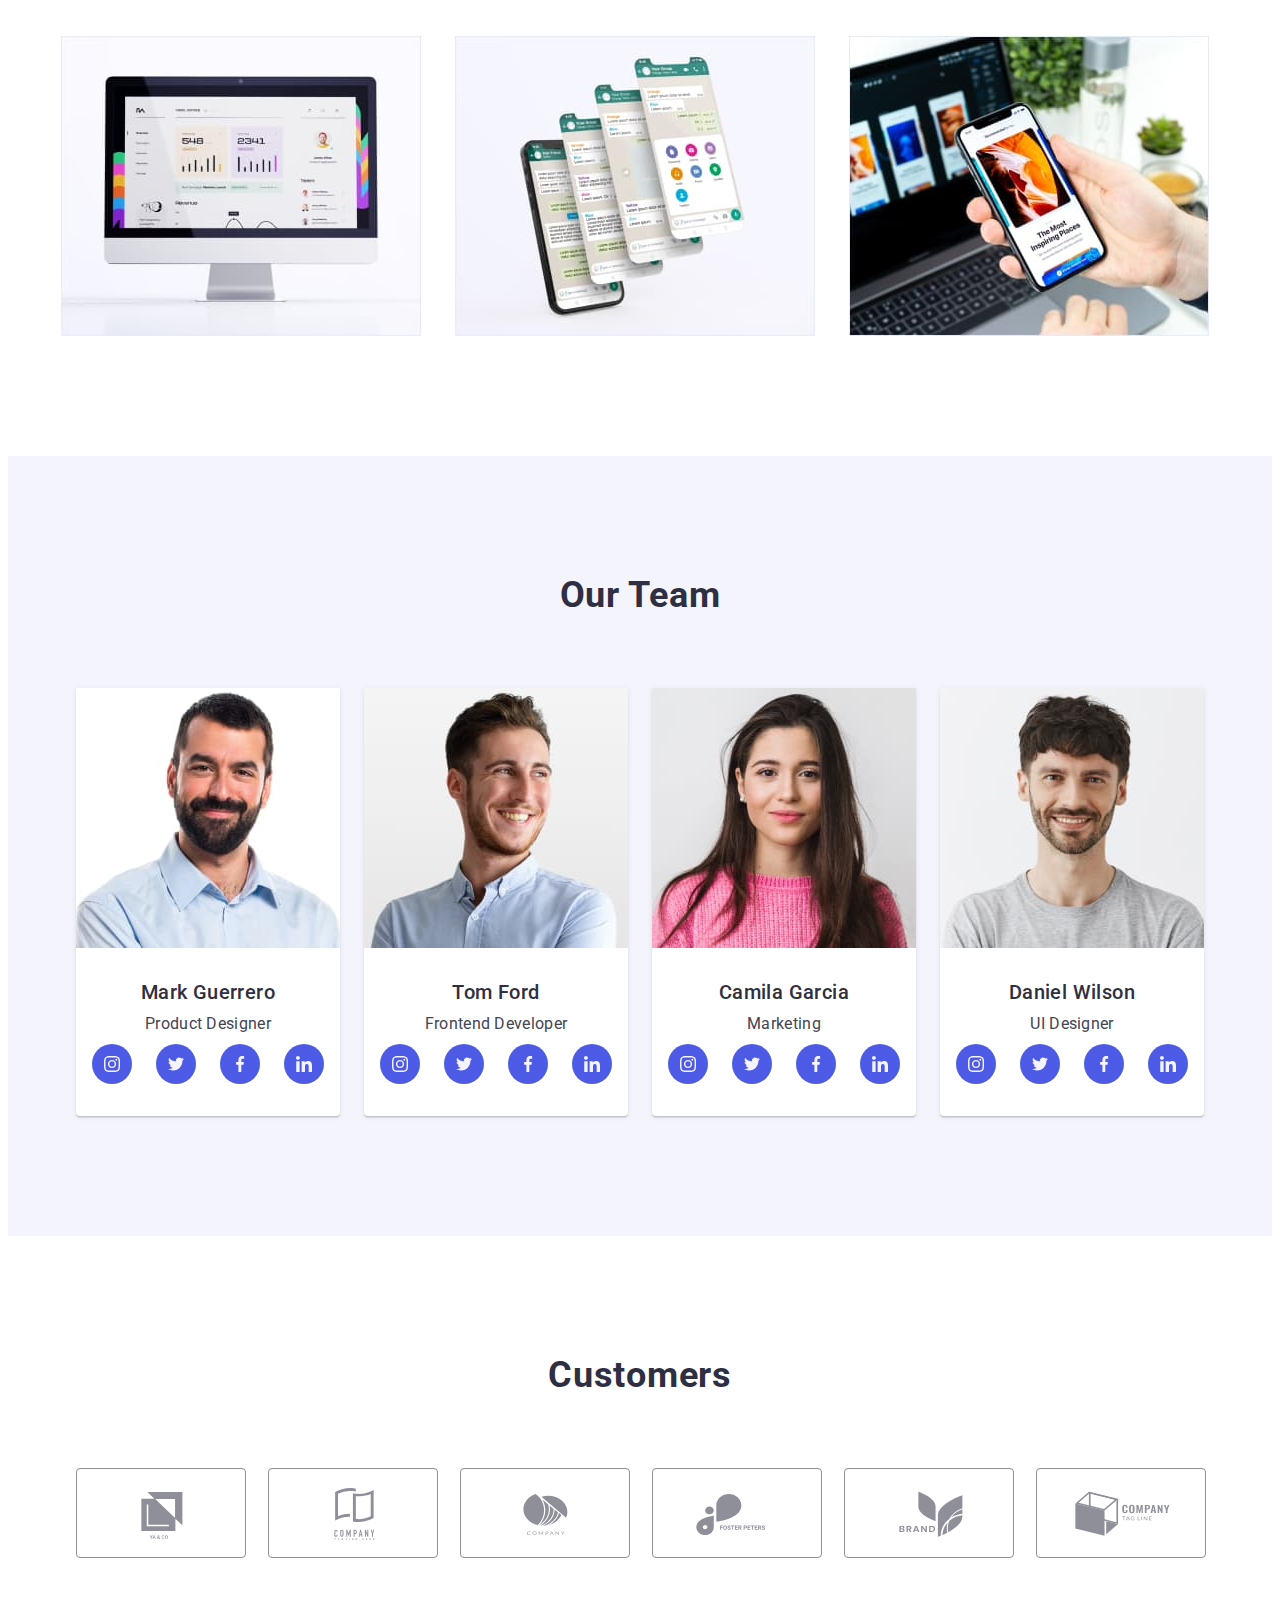
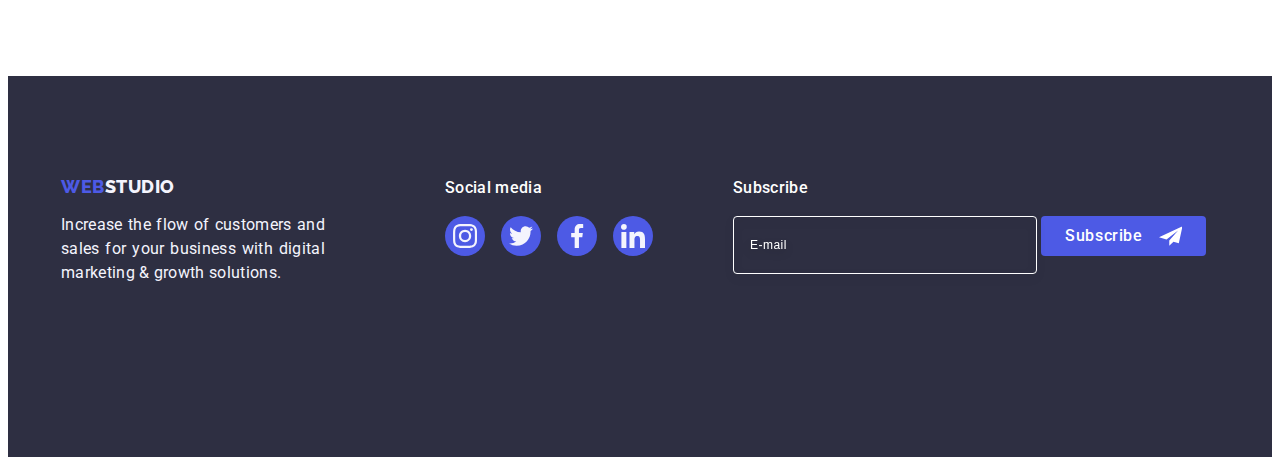
==== commit d23e904a: "update css" ====
--- a/index.html
+++ b/index.html
@@ -67,12 +67,13 @@
         </button>
       </div>
       <div class="mob-menu">
+        <div>
         <button type="button" class="menu-close-btn">
-          <svg class="close-modal-icon" width="8" height="8">
+          <svg class="close-menu-icon" width="8" height="8">
             <use href="./images/icons.svg#icon-close"></use>
           </svg>
         </button>
-        <ul class="mob-menu list">
+        <ul class="mob-menu-list list">
           <li class="mob-menu-item">
             <a class="mob-menu-link link current" href="./index.html">Studio</a>
           </li>
@@ -83,46 +84,50 @@
             <a class="mob-menu-link link" href="">Contacts</a>
           </li>
         </ul>
-        <address class="mob-address">
-          <ul class="mob-address-list list">
-            <li class="mob-address-item">
-              <a class="mob-address-link link" href="mailto:info@devstudio.com">info@devstudio.com</a>
-            </li>
-            <li class="mob-address-item">
-              <a class="mob-address-link link" href="tel:+110001111111">+11 (000) 111-11-11</a>
+        </div>
+        <div>
+          <address class="mob-address">
+            <ul class="mob-address-list list">
+              <li class="mob-address-item">
+                <a class="mob-address-link link" href="tel:+110001111111">+11 (000) 111-11-11</a>
+              </li>
+              <li class="mob-address-item">
+                <a class="mob-address-link link" href="mailto:info@devstudio.com">info@devstudio.com</a>
+              </li>
+            </ul>
+          </address>
+          <ul class="mob-list-socials list">
+            <li class="mob-socials-item">
+              <a class="mob-socials-link link" href="" aria-label="instagram" target="_blank">
+                <svg class="mob-socials-icon" width="24" height="24">
+                  <use href="./images/icons.svg#icon-instagram"></use>
+                </svg>
+              </a>
+            </li>
+            <li class="mob-socials-item">
+              <a class="mob-socials-link link" href="" aria-label="twitter" target="_blank">
+                <svg class="mob-socials-icon" width="24" height="24">
+                  <use href="./images/icons.svg#icon-twitter"></use>
+                </svg>
+              </a>
+            </li>
+            <li class="mob-socials-item">
+              <a class="mob-socials-link link" href="" aria-label="facebook" target="_blank">
+                <svg class="mob-socials-icon" width="24" height="24">
+                  <use href="./images/icons.svg#icon-facebook"></use>
+                </svg>
+              </a>
+            </li>
+            <li class="mob-socials-item">
+              <a class="mob-socials-link link" href="" aria-label="linkedin" target="_blank">
+                <svg class="mob-socials-icon" width="24" height="24">
+                  <use href="./images/icons.svg#icon-linkedin"></use>
+                </svg>
+              </a>
             </li>
           </ul>
-        </address>
-        <ul class="list-socials list">
-          <li class="socials-item">
-            <a class="socials-link link" href="" aria-label="instagram" target="_blank">
-              <svg class="socials-icon" width="24" height="24">
-                <use href="./images/icons.svg#icon-instagram"></use>
-              </svg>
-            </a>
-          </li>
-          <li class="socials-item">
-            <a class="socials-link link" href="" aria-label="twitter" target="_blank">
-              <svg class="socials-icon" width="24" height="24">
-                <use href="./images/icons.svg#icon-twitter"></use>
-              </svg>
-            </a>
-          </li>
-          <li class="socials-item">
-            <a class="socials-link link" href="" aria-label="facebook" target="_blank">
-              <svg class="socials-icon" width="24" height="24">
-                <use href="./images/icons.svg#icon-facebook"></use>
-              </svg>
-            </a>
-          </li>
-          <li class="socials-item">
-            <a class="socials-link link" href="" aria-label="linkedin" target="_blank">
-              <svg class="socials-icon" width="24" height="24">
-                <use href="./images/icons.svg#icon-linkedin"></use>
-              </svg>
-            </a>
-          </li>
-        </ul>
+        </div>
+        
       </div>
     </header>
 
--- a/css/styles.css
+++ b/css/styles.css
@@ -108,26 +108,70 @@
 
 .menu-open-btn {
   border: none;
+  background-color: var(--basic-white-color);
 }
 
 .mob-icon {
   stroke: var(--primary-black-color);
   
-}
-
-.mob-menu {}
-
-.menu-close-btn {}
-
-.close-modal-icon {}
-
-.list {}
-
-.mob-menu-item {}
-
-.mob-menu-link {}
-
-.link {}
+  
+}
+
+.mob-menu {
+  background-color: var(--basic-white-color);
+  position: fixed;
+  top: 0;
+  left: 0;
+  width: 100vw;
+  height: 100vh;
+  z-index: 2;
+  padding: 20px 20px 40px 40px;
+}
+
+.menu-close-btn {
+  display: block;
+  margin-left: auto;
+  margin-bottom: 32px;
+  cursor: pointer;
+  border-radius: 50%;
+  background-color: transparent;
+  border: 1px solid rgba(0, 0, 0, 0.1);
+  color: var(--primary-black-color);
+  transition-property: background-color, border;
+  transition-duration: 250ms;
+  transition-timing-function: cubic-bezier(0.4, 0, 0.2, 1);
+}
+
+.close-menu-icon {
+  fill: currentColor;
+  transition-property: fill;
+  transition-duration: 250ms;
+  transition-timing-function: cubic-bezier(0.4, 0, 0.2, 1);
+}
+
+.mob-menu-list {
+  margin-bottom: 50px;
+}
+
+.mob-menu-item:not(:last-child) {
+  margin-bottom: 40px;
+}
+
+.mob-menu-link {
+  color: var(--primary-black-color);
+  font-size: 36px;
+  font-weight: 700;
+  line-height: 1,11;
+  letter-spacing: 0.02em;
+  text-transform: capitalize;
+}
+
+.current {
+  color: var(--hover-color);
+  position: relative;
+}
+
+
 
 .current {}
 
@@ -135,17 +179,52 @@
 
 .mob-address-list {}
 
-.mob-address-item {}
-
-.mob-address-link {}
-
-.list-socials {}
-
-.socials-item {}
-
-.socials-link {}
-
-.socials-icon {}
+.mob-address-item:not(:last-child) {
+  margin-bottom: 40px;
+}
+
+.mob-address-link {
+  color: var(--main-text-color);
+  font-size: 20px;
+  font-weight: 500;
+  line-height: 1.2;
+  letter-spacing: 0.02em;
+  font-style: normal;
+  transition-property: color;
+  transition-duration: 250ms;
+  transition-timing-function: cubic-bezier(0.4, 0, 0.2, 1);
+}
+
+.mob-address-link:hover,
+.mob-address-link:focus {
+  color: var(--hover-color);
+}
+
+.mob-list-socials {
+  display: flex;
+  gap: 56px;
+}
+
+.mob-socials-item {
+  width: 40px;
+  height: 40px;
+}
+
+.mob-socials-link {
+    width: 100%;
+      height: 100%;
+      background-color: var(--logo-color);
+      display: flex;
+      align-items: center;
+      justify-content: center;
+      border-radius: 50%;
+      color: var(--secondary-white-color);
+      transition-property: background-color;
+      transition-duration: 250ms;
+      transition-timing-function: cubic-bezier(0.4, 0, 0.2, 1);
+}
+
+.mob-socials-icon {}
 /**------------ HERO-------------- */
 
 .hero {
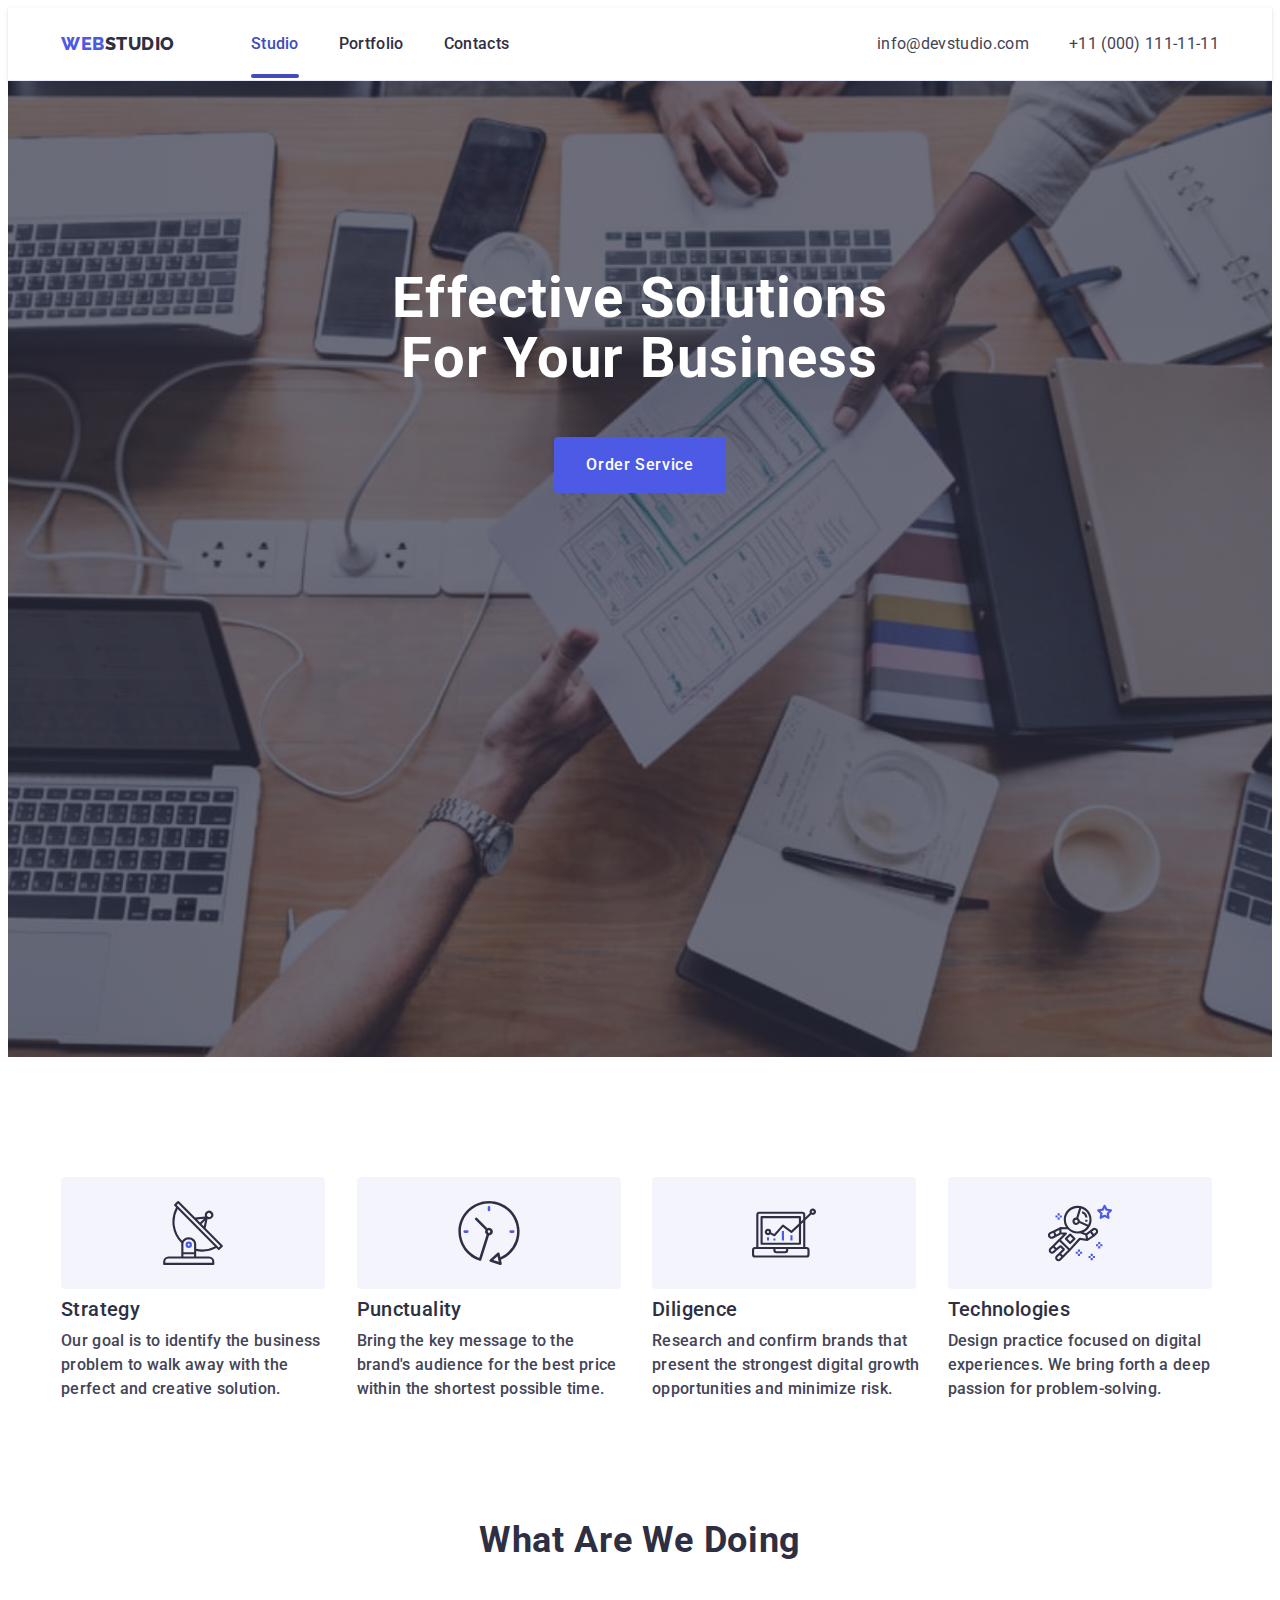
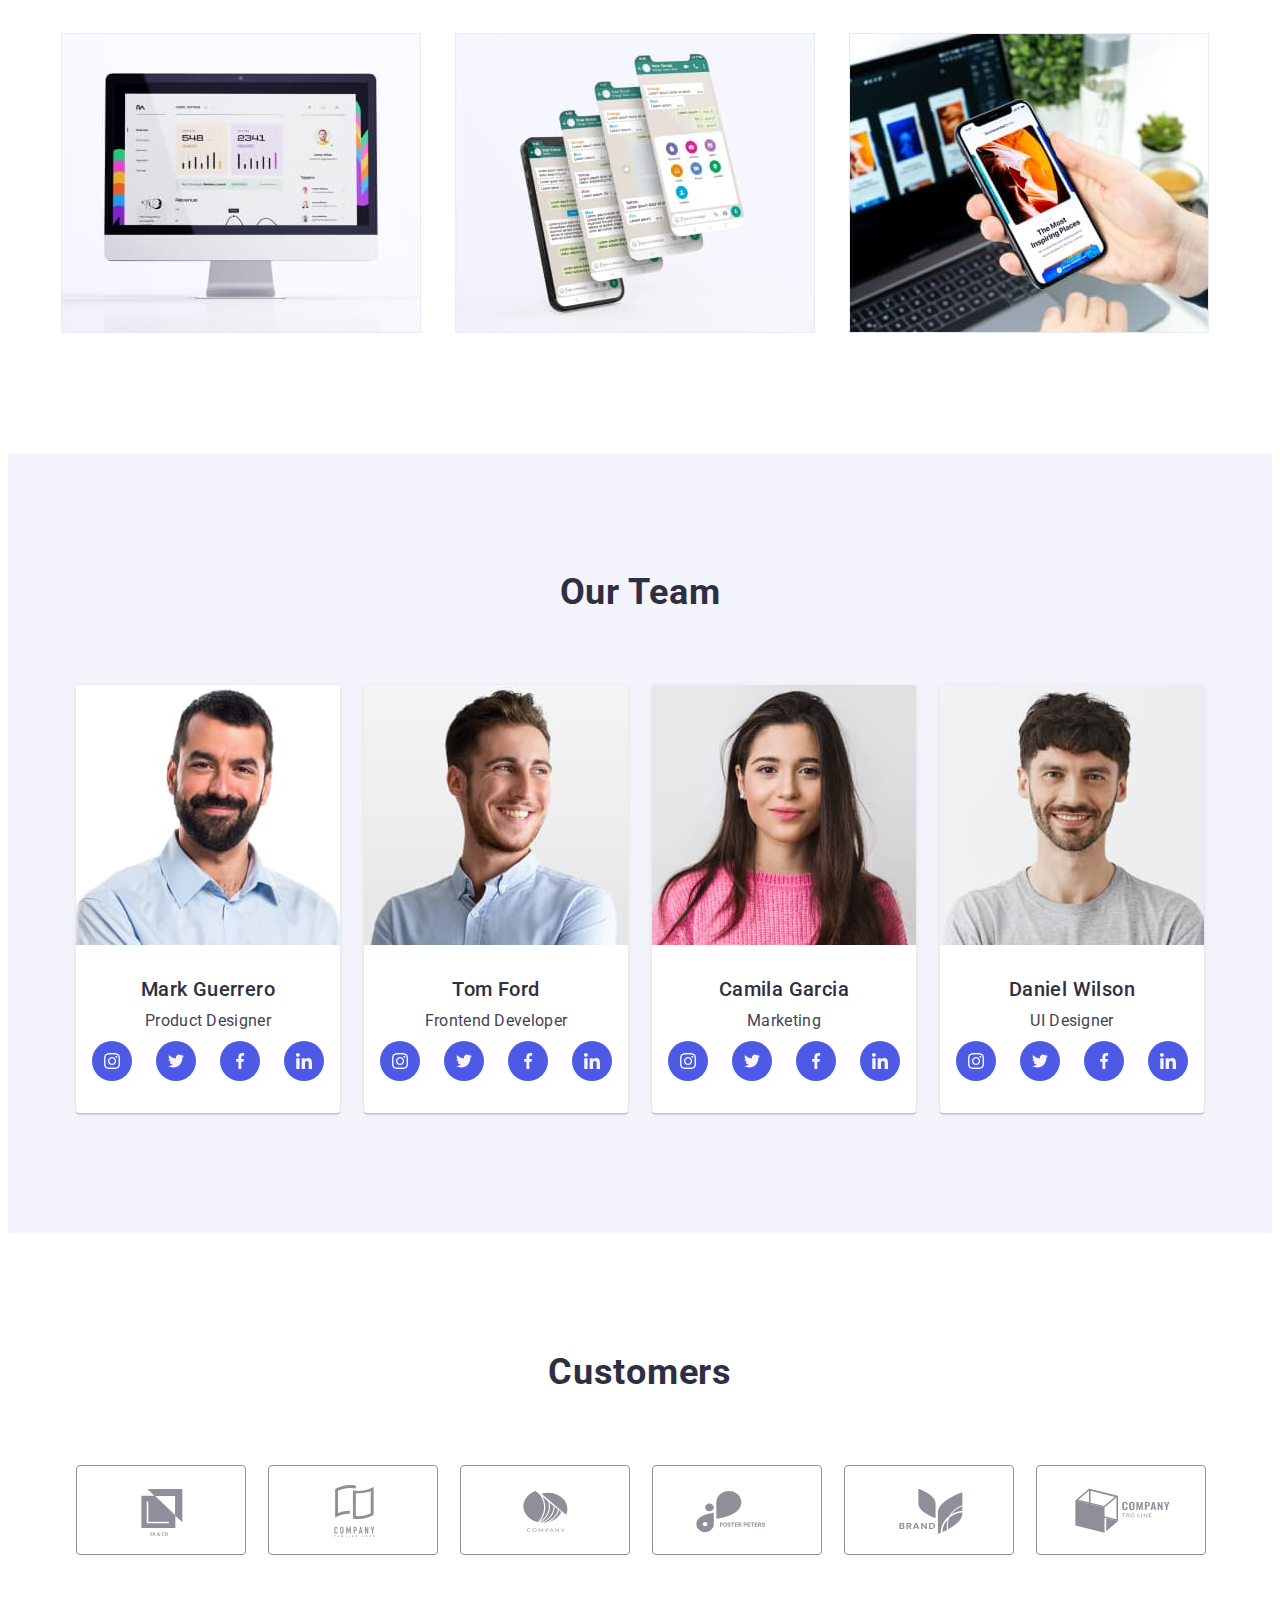
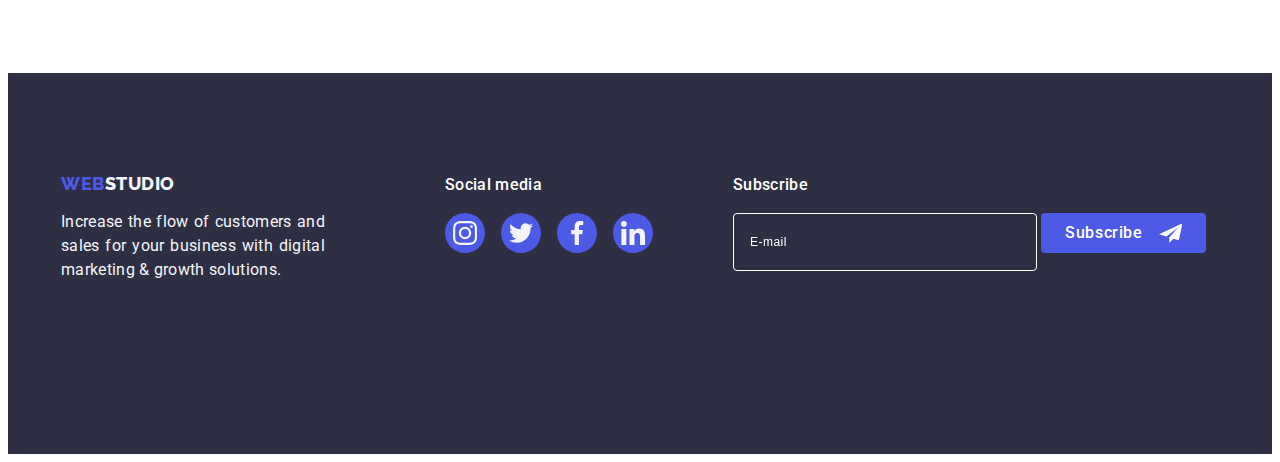
==== commit c4120fdc: "update css" ====
--- a/index.html
+++ b/index.html
@@ -1,9 +1,9 @@
 <!DOCTYPE html>
 <html lang="en">
   <head>
-    <meta charset="UTF-8">
-    <meta name="viewport" content="ie=edge">
-    <meta name="viewport" content="width=device-width, initial-scale=1.0">
+    <meta charset="UTF-8" >
+    <meta name="viewport" content="ie=edge" >
+    <meta name="viewport" content="width=device-width, initial-scale=1.0" >
     <link
       rel="stylesheet"
       href="https://cdnjs.cloudflare.com/ajax/libs/modern-normalize/2.0.0/modern-normalize.min.css"
@@ -17,8 +17,8 @@
       href="https://fonts.googleapis.com/css2?family=Raleway:wght@800&family=Roboto:wght@400;500;700;900&display=swap"
       rel="stylesheet"
     >
-    <link rel="stylesheet" href="./css/styles.css">
-    <link rel="stylesheet" href="./css/media.css">
+    <link rel="stylesheet" href="./css/styles.css" >
+    <link rel="stylesheet" href="./css/media.css" >
     <title>Studio</title>
   </head>
   <body>
@@ -60,66 +60,96 @@
             </li>
           </ul>
         </address>
-        <button type="button" class="menu-open-btn">
+        <button type="button" class="menu-open-btn" data-menu-open>
           <svg class="mob-icon" width="32" height="22">
             <use href="./images/icons.svg#icon-menu-hamburger"></use>
           </svg>
         </button>
       </div>
-      <div class="mob-menu">
+      <div class="mob-menu is-hidden" data-menu>
         <div>
-        <button type="button" class="menu-close-btn">
-          <svg class="close-menu-icon" width="8" height="8">
-            <use href="./images/icons.svg#icon-close"></use>
-          </svg>
-        </button>
-        <ul class="mob-menu-list list">
-          <li class="mob-menu-item">
-            <a class="mob-menu-link link current" href="./index.html">Studio</a>
-          </li>
-          <li class="mob-menu-item">
-            <a class="mob-menu-link link" href="./portfolio.html">Portfolio</a>
-          </li>
-          <li class="mob-menu-item">
-            <a class="mob-menu-link link" href="">Contacts</a>
-          </li>
-        </ul>
+          <button type="button" class="menu-close-btn" data-menu-close>
+            <svg class="close-menu-icon" width="8" height="8">
+              <use href="./images/icons.svg#icon-close"></use>
+            </svg>
+          </button>
+          <ul class="mob-menu-list list">
+            <li class="mob-menu-item">
+              <a class="mob-menu-link link current" href="./index.html"
+                >Studio</a
+              >
+            </li>
+            <li class="mob-menu-item">
+              <a class="mob-menu-link link" href="./portfolio.html"
+                >Portfolio</a
+              >
+            </li>
+            <li class="mob-menu-item">
+              <a class="mob-menu-link link" href="">Contacts</a>
+            </li>
+          </ul>
         </div>
         <div>
           <address class="mob-address">
             <ul class="mob-address-list list">
               <li class="mob-address-item">
-                <a class="mob-address-link link" href="tel:+110001111111">+11 (000) 111-11-11</a>
+                <a class="mob-addtel-link link" href="tel:+110001111111"
+                  >+11 (000) 111-11-11</a
+                >
               </li>
               <li class="mob-address-item">
-                <a class="mob-address-link link" href="mailto:info@devstudio.com">info@devstudio.com</a>
+                <a
+                  class="mob-address-link link"
+                  href="mailto:info@devstudio.com"
+                  >info@devstudio.com</a
+                >
               </li>
             </ul>
           </address>
           <ul class="mob-list-socials list">
             <li class="mob-socials-item">
-              <a class="mob-socials-link link" href="" aria-label="instagram" target="_blank">
+              <a
+                class="mob-socials-link link"
+                href=""
+                aria-label="instagram"
+                target="_blank"
+              >
                 <svg class="mob-socials-icon" width="24" height="24">
                   <use href="./images/icons.svg#icon-instagram"></use>
                 </svg>
               </a>
             </li>
             <li class="mob-socials-item">
-              <a class="mob-socials-link link" href="" aria-label="twitter" target="_blank">
+              <a
+                class="mob-socials-link link"
+                href=""
+                aria-label="twitter"
+                target="_blank"
+              >
                 <svg class="mob-socials-icon" width="24" height="24">
                   <use href="./images/icons.svg#icon-twitter"></use>
                 </svg>
               </a>
             </li>
             <li class="mob-socials-item">
-              <a class="mob-socials-link link" href="" aria-label="facebook" target="_blank">
+              <a
+                class="mob-socials-link link"
+                href=""
+                aria-label="facebook"
+                target="_blank"
+              >
                 <svg class="mob-socials-icon" width="24" height="24">
                   <use href="./images/icons.svg#icon-facebook"></use>
                 </svg>
               </a>
             </li>
             <li class="mob-socials-item">
-              <a class="mob-socials-link link" href="" aria-label="linkedin" target="_blank">
+              <a
+                class="mob-socials-link link"
+                href=""
+                aria-label="linkedin"
+                target="_blank"
+              >
                 <svg class="mob-socials-icon" width="24" height="24">
                   <use href="./images/icons.svg#icon-linkedin"></use>
                 </svg>
@@ -127,7 +157,6 @@
             </li>
           </ul>
         </div>
-        
       </div>
     </header>
 
@@ -203,19 +232,28 @@
           <h2 class="product-title">What are we doing</h2>
           <ul class="product-list list">
             <li class="product-item">
-              <img 
-              srcset="./images/img1.jpg 1x, ./images/img1-2x.jpg 2x"
-              src="./images/img1.jpg" alt="screen" width="360">
+              <img
+                srcset="./images/img1.jpg 1x, ./images/img1-2x.jpg 2x"
+                src="./images/img1.jpg"
+                alt="screen"
+                width="360"
+              >
             </li>
             <li class="product-item">
-              <img 
-              srcset="./images/img2.jpg 1x, ./images/img2-2x.jpg 2x"
-              src="./images/img2.jpg" alt="chats" width="360">
+              <img
+                srcset="./images/img2.jpg 1x, ./images/img2-2x.jpg 2x"
+                src="./images/img2.jpg"
+                alt="chats"
+                width="360"
+              >
             </li>
             <li class="product-item">
-              <img 
-              srcset="./images/img3.jpg 1x, ./images/img3-2x.jpg 2x"
-              src="./images/img3.jpg" alt="phone" width="360">
+              <img
+                srcset="./images/img3.jpg 1x, ./images/img3-2x.jpg 2x"
+                src="./images/img3.jpg"
+                alt="phone"
+                width="360"
+              >
             </li>
           </ul>
         </div>
@@ -226,7 +264,8 @@
           <h2 class="team-title">Our Team</h2>
           <ul class="team-list list">
             <li class="team-item">
-              <img class="team-img"
+              <img
+                class="team-img"
                 srcset="./images/teamcard1.jpg 1x, ./images/teamcard1-2x.jpg 2x"
                 src="./images/teamcard1.jpg"
                 alt="product_des"
@@ -293,7 +332,8 @@
               </div>
             </li>
             <li class="team-item">
-              <img class="team-img"
+              <img
+                class="team-img"
                 srcset="./images/teamcard2.jpg 1x, ./images/teamcard2-2x.jpg 2x"
                 src="./images/teamcard2.jpg"
                 alt="frontend_dev"
@@ -360,7 +400,8 @@
               </div>
             </li>
             <li class="team-item">
-              <img class="team-img"
+              <img
+                class="team-img"
                 srcset="./images/teamcard3.jpg 1x, ./images/teamcard3-2x.jpg 2x"
                 src="./images/teamcard3.jpg"
                 alt="marketing"
@@ -427,7 +468,8 @@
               </div>
             </li>
             <li class="team-item">
-              <img class="team-img"
+              <img
+                class="team-img"
                 srcset="./images/teamcard4.jpg 1x, ./images/teamcard4-2x.jpg 2x"
                 src="./images/teamcard4.jpg"
                 alt="ua_des"
@@ -755,7 +797,7 @@
         </form>
       </div>
     </div>
-
+    <script src="./js/menu.js"></script>
     <script src="./js/modal.js"></script>
   </body>
 </html>
--- a/css/styles.css
+++ b/css/styles.css
@@ -57,6 +57,10 @@
   list-style-type: none;
 }
 
+.no-scroll {
+  overflow: hidden;
+}
+
 .visually-hidden {
   position: absolute;
   width: 1px;
@@ -75,7 +79,9 @@
 .header {
   padding: 24px 0;
   border-bottom: 1px solid var(--border-color);
-  box-shadow: 0px 1px 6px 0px rgba(46, 47, 66, 0.08), 0px 1px 1px 0px rgba(46, 47, 66, 0.16), 0px 2px 1px 0px rgba(46, 47, 66, 0.08);
+  box-shadow: 0px 1px 6px 0px rgba(46, 47, 66, 0.08),
+    0px 1px 1px 0px rgba(46, 47, 66, 0.16),
+    0px 2px 1px 0px rgba(46, 47, 66, 0.08);
 }
 .header-navigation {
   display: flex;
@@ -102,7 +108,8 @@
   color: var(--primary-black-color);
 }
 
-.header-menu, .header-address-list {
+.header-menu,
+.header-address-list {
   display: none;
 }
 
@@ -113,8 +120,6 @@
 
 .mob-icon {
   stroke: var(--primary-black-color);
-  
-  
 }
 
 .mob-menu {
@@ -126,6 +131,11 @@
   height: 100vh;
   z-index: 2;
   padding: 20px 20px 40px 40px;
+  display: flex;
+  flex-direction: column;
+  justify-content: space-between;
+  transition: opacity 250ms cubic-bezier(0.4, 0, 0.2, 1),
+    visibility 250ms cubic-bezier(0.4, 0, 0.2, 1);
 }
 
 .menu-close-btn {
@@ -161,7 +171,7 @@
   color: var(--primary-black-color);
   font-size: 36px;
   font-weight: 700;
-  line-height: 1,11;
+  line-height: 1, 11;
   letter-spacing: 0.02em;
   text-transform: capitalize;
 }
@@ -171,16 +181,21 @@
   position: relative;
 }
 
-
-
-.current {}
-
-.mob-address {}
-
-.mob-address-list {}
+.mob-address-list {
+  font-style: normal;
+  margin-bottom: 40px;
+}
 
 .mob-address-item:not(:last-child) {
   margin-bottom: 40px;
+}
+
+.mob-addtel-link {
+  color: var(--logo-color);
+  font-size: 20px;
+  font-weight: 700;
+  line-height: 1.11;
+  letter-spacing: 0.02em;
 }
 
 .mob-address-link {
@@ -189,7 +204,6 @@
   font-weight: 500;
   line-height: 1.2;
   letter-spacing: 0.02em;
-  font-style: normal;
   transition-property: color;
   transition-duration: 250ms;
   transition-timing-function: cubic-bezier(0.4, 0, 0.2, 1);
@@ -202,7 +216,7 @@
 
 .mob-list-socials {
   display: flex;
-  gap: 56px;
+  gap: 32px;
 }
 
 .mob-socials-item {
@@ -211,20 +225,22 @@
 }
 
 .mob-socials-link {
-    width: 100%;
-      height: 100%;
-      background-color: var(--logo-color);
-      display: flex;
-      align-items: center;
-      justify-content: center;
-      border-radius: 50%;
-      color: var(--secondary-white-color);
-      transition-property: background-color;
-      transition-duration: 250ms;
-      transition-timing-function: cubic-bezier(0.4, 0, 0.2, 1);
-}
-
-.mob-socials-icon {}
+  width: 100%;
+  height: 100%;
+  background-color: var(--logo-color);
+  display: flex;
+  align-items: center;
+  justify-content: center;
+  border-radius: 50%;
+  color: var(--secondary-white-color);
+  transition-property: background-color;
+  transition-duration: 250ms;
+  transition-timing-function: cubic-bezier(0.4, 0, 0.2, 1);
+}
+
+.mob-socials-icon {
+  fill: currentColor;
+}
 /**------------ HERO-------------- */
 
 .hero {
@@ -245,12 +261,13 @@
 }
 
 @media (min-device-pixel-ratio: 2),
-(min-resolution: 192dpi),
-(min-resolution: 2dppx) {
+  (min-resolution: 192dpi),
+  (min-resolution: 2dppx) {
   .hero {
     background-image: linear-gradient(
-      rgba(46, 47, 66, 0.7),
-        rgba(46, 47, 66, 0.7)),
+        rgba(46, 47, 66, 0.7),
+        rgba(46, 47, 66, 0.7)
+      ),
       url(../images/hero-bckr-mob@2x.jpg);
   }
 }
@@ -307,9 +324,9 @@
   gap: 72px;
 }
 
- .feature-block {
+.feature-block {
   display: none;
- }
+}
 
 .feature-subtitle {
   color: var(--primary-black-color);
@@ -371,9 +388,8 @@
   max-width: 264px;
   border-radius: 0px 0px 4px 4px;
   box-shadow: 0px 2px 1px 0px rgba(46, 47, 66, 0.08),
-      0px 1px 1px 0px rgba(46, 47, 66, 0.16),
-      0px 1px 6px 0px rgba(46, 47, 66, 0.08);
-
+    0px 1px 1px 0px rgba(46, 47, 66, 0.16),
+    0px 1px 6px 0px rgba(46, 47, 66, 0.08);
 }
 
 .team-item-card {
@@ -498,7 +514,6 @@
   display: flex;
   flex-direction: column;
   align-items: center;
-  
 }
 
 .footer-left {
@@ -579,13 +594,13 @@
 }
 
 .footer-label-text {
-color: var(--basic-white-color);
-font-size: 16px;
-font-weight: 500;
-line-height: 1.5;
-letter-spacing: 0.02em;
-margin-bottom: 16px;
-text-align: center;
+  color: var(--basic-white-color);
+  font-size: 16px;
+  font-weight: 500;
+  line-height: 1.5;
+  letter-spacing: 0.02em;
+  margin-bottom: 16px;
+  text-align: center;
 }
 
 .footer-form {
@@ -605,7 +620,7 @@
   padding-top: 8px;
   padding-bottom: 8px;
   font-size: 12px;
-  line-height: 2.0;
+  line-height: 2;
   letter-spacing: 0.04em;
   color: var(--basic-white-color);
   margin-bottom: 16px;
@@ -690,7 +705,8 @@
   color: var(--basic-white-color);
   background-color: var(--hover-color);
   border: 1px solid transparent;
-  box-shadow: 0px 3px 1px rgba(0, 0, 0, 0.1), 0px 2px 1px rgba(0, 0, 0, 0.08), 0px 2px 2px rgba(0, 0, 0, 0.12);
+  box-shadow: 0px 3px 1px rgba(0, 0, 0, 0.1), 0px 2px 1px rgba(0, 0, 0, 0.08),
+    0px 2px 2px rgba(0, 0, 0, 0.12);
 }
 
 /**------------ PROJECT-------------- */
@@ -775,7 +791,7 @@
   top: 0;
   background-color: rgba(46, 47, 66, 0.4);
   transition: opacity 250ms cubic-bezier(0.4, 0, 0.2, 1),
-    visibility 250ms cubic-bezier(0.4, 0, 0.2, 1)
+    visibility 250ms cubic-bezier(0.4, 0, 0.2, 1);
 }
 
 .modal {
@@ -790,7 +806,7 @@
   top: 50%;
   transform: translate(-50%, -50%) scaleX(1);
   transition: transform 250ms cubic-bezier(0.4, 0, 0.2, 1);
-  padding: 54px 16px 24px;
+  padding: 50px 16px 24px;
 }
 
 .backdrop.is-hidden .modal {
@@ -839,14 +855,14 @@
 }
 
 .modal-title {
-color: var(--primary-black-color);
-text-align: center;
-font-size: 16px;
-font-weight: 500;
-line-height: 1.5;
-letter-spacing: 0.02em;
-max-width: 360px;
-margin-bottom: 16px;
+  color: var(--primary-black-color);
+  text-align: center;
+  font-size: 16px;
+  font-weight: 500;
+  line-height: 1.5;
+  letter-spacing: 0.02em;
+  max-width: 360px;
+  margin-bottom: 16px;
 }
 
 .input-label-text {
@@ -893,10 +909,10 @@
   transition-timing-function: cubic-bezier(0.4, 0, 0.2, 1);
 }
 .modal-input:focus {
-  border-color:var(--logo-color);
-}
-
-.modal-input:focus+.modal-input-icon {
+  border-color: var(--logo-color);
+}
+
+.modal-input:focus + .modal-input-icon {
   fill: var(--logo-color);
 }
 
@@ -932,30 +948,30 @@
 }
 
 .modal-textarea:focus {
-border-color: var(--logo-color);
+  border-color: var(--logo-color);
 }
 
 .modal-form-btn {
-min-width: 169px;
-padding: 16px 32px;
-gap: 10px;
-border-radius: 4px;
-background: var(--logo-color);
-box-shadow: 0px 4px 4px 0px rgba(0, 0, 0, 0.15);
-border: none;
-cursor: pointer;
-margin: 0 auto;
-display: block;
-transition-property: background-color;
-transition-duration: 250ms;
-transition-timing-function: cubic-bezier(0.4, 0, 0.2, 1);
-color: var(--white, #FFF);
-text-align: center;
-font-family: "Roboto", sans-serif;
-font-size: 16px;
-font-weight: 500;
-line-height: 1.5;
-letter-spacing: 0.04em;
+  min-width: 169px;
+  padding: 16px 32px;
+  gap: 10px;
+  border-radius: 4px;
+  background: var(--logo-color);
+  box-shadow: 0px 4px 4px 0px rgba(0, 0, 0, 0.15);
+  border: none;
+  cursor: pointer;
+  margin: 0 auto;
+  display: block;
+  transition-property: background-color;
+  transition-duration: 250ms;
+  transition-timing-function: cubic-bezier(0.4, 0, 0.2, 1);
+  color: var(--white, #fff);
+  text-align: center;
+  font-family: "Roboto", sans-serif;
+  font-size: 16px;
+  font-weight: 500;
+  line-height: 1.5;
+  letter-spacing: 0.04em;
 }
 
 .modal-form-btn:hover,
@@ -987,14 +1003,16 @@
   border: 1px solid rgba(46, 47, 66, 0.4);
   margin-right: 8px;
   fill: transparent;
-  transition: background-color 250ms cubic-bezier(0.4, 0, 0.2, 1), border 250ms cubic-bezier(0.4, 0, 0.2, 1), fill 250ms cubic-bezier(0.4, 0, 0.2, 1);
+  transition: background-color 250ms cubic-bezier(0.4, 0, 0.2, 1),
+    border 250ms cubic-bezier(0.4, 0, 0.2, 1),
+    fill 250ms cubic-bezier(0.4, 0, 0.2, 1);
 }
 
 .modal-span {
   display: inline-flex;
 }
 
-.modal-check:checked+.check-text span {
+.modal-check:checked + .check-text span {
   background-color: var(--hover-color);
   border: none;
   fill: var(--secondary-white-color);
@@ -1002,4 +1020,3 @@
   transition-duration: 250ms;
   transition-timing-function: cubic-bezier(0.4, 0, 0.2, 1);
 }
-
--- a/css/media.css
+++ b/css/media.css
@@ -1,23 +1,35 @@
 @media screen and (min-width: 428px) {
-/**------------ MODAL-------------- */
-.modal {
-        width: 392px;
-        padding-top: 72px;
+  .mob-addtel-link {
+    font-size: 36px;
+  }
+
+  .mob-list-socials {
+    gap: 56px;
+  }
+
+  /**------------ MODAL-------------- */
+  .modal {
+    width: 392px;
+    padding-top: 72px;
+  }
 }
-}
 
 @media screen and (min-width: 768px) {
-    .container {
-        max-width: 768px;
-    }
-
-/**------------ HEADER-------------- */
-.header-menu {
+  .container {
+    max-width: 768px;
+  }
+
+  /**------------ HEADER-------------- */
+  .menu-open-btn {
+    display: none;
+  }
+
+  .header-menu {
     display: flex;
     gap: 40px;
-}
-
-.header-menu-link {
+  }
+
+  .header-menu-link {
     color: var(--primary-black-color);
     font-size: 16px;
     font-weight: 500;
@@ -27,20 +39,20 @@
     transition-property: color;
     transition-duration: 250ms;
     transition-timing-function: cubic-bezier(0.4, 0, 0.2, 1);
-}
-
-.header-menu-link:hover,
-.header-menu-link:focus {
+  }
+
+  .header-menu-link:hover,
+  .header-menu-link:focus {
     color: var(--hover-color);
     padding: 24px 0;
-}
-
-.current {
+  }
+
+  .current {
     color: var(--hover-color);
     position: relative;
-}
-
-.current::after {
+  }
+
+  .current::after {
     content: "";
     position: absolute;
     left: 0;
@@ -50,14 +62,14 @@
     background-color: var(--hover-color);
     border-radius: 2px;
     bottom: -1px;
-}
-
-.header-address {
+  }
+
+  .header-address {
     font-style: normal;
     margin-left: auto;
-}
-
-.header-address-link {
+  }
+
+  .header-address-link {
     color: var(--main-text-color);
     font-size: 16px;
     line-height: 1.5;
@@ -65,200 +77,209 @@
     transition-property: color;
     transition-duration: 250ms;
     transition-timing-function: cubic-bezier(0.4, 0, 0.2, 1);
-}
-
-.header-address-link:hover,
-.header-address-link:focus {
+  }
+
+  .header-address-link:hover,
+  .header-address-link:focus {
     color: var(--hover-color);
-}
-
-.header-address-list {
-    display: flex;
-    gap: 40px;
-}
-
-/**------------ HERO-------------- */
+  }
+
+  .header-address-list {
+    display: flex;
+    flex-direction: column;
+    gap: 12px;
+  }
+
+  /**------------ HERO-------------- */
+  .hero {
+    height: 436px;
+    background-image: linear-gradient(
+        rgba(46, 47, 66, 0.7),
+        rgba(46, 47, 66, 0.7)
+      ),
+      url(../images/hero-bckr-tab.jpg);
+  }
+
+  .hero-title {
+    max-width: 496px;
+    font-size: 56px;
+    font-weight: 700;
+    line-height: 1.07;
+    letter-spacing: 0.02em;
+    padding-bottom: 36px;
+  }
+
+  @media (min-device-pixel-ratio: 2),
+    (min-resolution: 192dpi),
+    (min-resolution: 2dppx) {
     .hero {
-        height: 436px;
-        background-image: linear-gradient(
-            rgba(46, 47, 66, 0.7),
-            rgba(46, 47, 66, 0.7)),
-            url(../images/hero-bckr-tab.jpg);
-}
-
-    .hero-title {
-        max-width: 496px;
-        font-size: 56px;
-        font-weight: 700;
-        line-height: 1.07;
-        letter-spacing: 0.02em;
-        padding-bottom: 36px;
-}
-
-@media (min-device-pixel-ratio: 2),
-(min-resolution: 192dpi),
-(min-resolution: 2dppx) {
-    .hero {
-        background-image: linear-gradient(rgba(46, 47, 66, 0.7),
-                rgba(46, 47, 66, 0.7)),
-            url(../images/hero-bckr-tab@2x.jpg);
+      background-image: linear-gradient(
+          rgba(46, 47, 66, 0.7),
+          rgba(46, 47, 66, 0.7)
+        ),
+        url(../images/hero-bckr-tab@2x.jpg);
     }
-}
-
-/**------------ FEATURE-------------- */
-    .feature-list {
-        column-gap: 24px;
-        row-gap: 72px;
-        }
-
-    .feature-subtitle {
-        text-align:left;
-    }
-
-    .feature-item {
-        width: calc((100% - 24px) / 2);
-    }
-
-/**------------ TEAM-------------- */
-    .team-list {
-        column-gap: 24px;
-        row-gap: 64px;   
-    }
-
-    .team-item {
-        width: calc((100% - 24px) / 2);
-    }
-/**------------ CUSTOMERS-------------- */
-    .customers-list {
-        column-gap: 24px;
-    }
-
-    .customers-item {
-        width: 168px;
-    }
-
-    .customers-icon {
-        width: 104px;
-    }
-/**------------ FOOTER-------------- */
-.footer-cotainer {
+  }
+
+  /**------------ FEATURE-------------- */
+  .feature-list {
+    column-gap: 24px;
+    row-gap: 72px;
+  }
+
+  .feature-subtitle {
+    text-align: left;
+  }
+
+  .feature-item {
+    width: calc((100% - 24px) / 2);
+  }
+
+  /**------------ TEAM-------------- */
+  .team-list {
+    column-gap: 24px;
+    row-gap: 64px;
+  }
+
+  .team-item {
+    width: calc((100% - 24px) / 2);
+  }
+  /**------------ CUSTOMERS-------------- */
+  .customers-list {
+    column-gap: 24px;
+  }
+
+  .customers-item {
+    width: 168px;
+  }
+
+  .customers-icon {
+    width: 104px;
+  }
+  /**------------ FOOTER-------------- */
+  .footer-cotainer {
     flex-direction: row;
     flex-wrap: wrap;
     align-items: baseline;
     column-gap: 24px;
     padding-left: 108px;
     padding-right: 108px;
-}
-
-.footer-left {
+  }
+
+  .footer-left {
     text-align: justify;
-}
-
-.footer-text {
-min-width: 264px;
-}
-
-.socials-text {
+  }
+
+  .footer-text {
+    min-width: 264px;
+  }
+
+  .socials-text {
     text-align: justify;
-}
-
-.footer-label-text {
+  }
+
+  .footer-label-text {
     text-align: justify;
-}
-
-.footer-form {
+  }
+
+  .footer-form {
     display: flex;
     flex-direction: row;
-    column-gap: 24px;     
-}
-
-.footer-form-input {
+    column-gap: 24px;
+  }
+
+  .footer-form-input {
     min-width: 264px;
-}
-
-.footer-btn {
+  }
+
+  .footer-btn {
     margin: 0;
-}
-
-/**------------ MODAL-------------- */
-.modal {
+  }
+
+  /**------------ MODAL-------------- */
+  .modal {
     width: 408px;
     padding-left: 24px;
     padding-right: 24px;
+  }
 }
-}
-
-
 
 @media screen and (min-width: 1158px) {
-    .container {
-        max-width: 1158px;
-        padding: 0 15px;
-    }
-
-/**------------ HERO-------------- */
-.hero {
+  .container {
+    max-width: 1158px;
+    padding: 0 15px;
+  }
+
+  .header-address-list {
+    flex-direction: row;
+    gap: 40px;
+  }
+  /**------------ HERO-------------- */
+  .hero {
     height: 600px;
     padding: 188px 0;
-    background-image: linear-gradient(rgba(46, 47, 66, 0.7),
-            rgba(46, 47, 66, 0.7)),
-        url(../images/hero-bckr.jpg);
-    
-}
-
-.hero-title {
+    background-image: linear-gradient(
+        rgba(46, 47, 66, 0.7),
+        rgba(46, 47, 66, 0.7)
+      ),
+      url(../images/hero-bckr.jpg);
+  }
+
+  .hero-title {
     padding-bottom: 48px;
-}
-
-@media (min-device-pixel-ratio: 2),
-(min-resolution: 192dpi),
-(min-resolution: 2dppx) {
+  }
+
+  @media (min-device-pixel-ratio: 2),
+    (min-resolution: 192dpi),
+    (min-resolution: 2dppx) {
     .hero {
-        background-image: linear-gradient(rgba(46, 47, 66, 0.7),
-                rgba(46, 47, 66, 0.7)),
-            url(../images/hero-bckr@2x.jpg);
+      background-image: linear-gradient(
+          rgba(46, 47, 66, 0.7),
+          rgba(46, 47, 66, 0.7)
+        ),
+        url(../images/hero-bckr@2x.jpg);
     }
-}
-
-/**------------ FEATURE-------------- */
-    .feature-section {
-        padding: 120px 0;
-    }
-
-    .feature-list {
-        gap: 24px;
-    }
-
-    .feature-block {
-        width: 264px;
-        height: 112px;
-        border-radius: 4px;
-        background-color: var(--secondary-white-color);
-        display: flex;
-        align-items: center;
-        justify-content: center;
-        margin-bottom: 8px;
-    }   
-
-    .feature-subtitle {
-        font-size: 20px;
-        font-weight: 500;
-        line-height: 1.2;
-        letter-spacing: 0.02em;
-        text-align: left;
-    }
-    
-    .feature-item {
-        width: calc((100% - 3 * 24px) / 4);
-    }
-
-/**------------ PRODUCT-------------- */
-.product-section {
+  }
+
+  /**------------ FEATURE-------------- */
+  .feature-section {
+    padding: 120px 0;
+  }
+
+  .feature-list {
+    gap: 24px;
+  }
+
+  .feature-block {
+    width: 264px;
+    height: 112px;
+    border-radius: 4px;
+    background-color: var(--secondary-white-color);
+    display: flex;
+    align-items: center;
+    justify-content: center;
+    margin-bottom: 8px;
+  }
+
+  .feature-subtitle {
+    font-size: 20px;
+    font-weight: 500;
+    line-height: 1.2;
+    letter-spacing: 0.02em;
+    text-align: left;
+  }
+
+  .feature-item {
+    width: calc((100% - 3 * 24px) / 4);
+  }
+
+  /**------------ PRODUCT-------------- */
+  .product-section {
     padding-bottom: 120px;
     display: block;
-}
-
-.product-title {
+  }
+
+  .product-title {
     color: var(--primary-black-color);
     text-align: center;
     font-size: 36px;
@@ -267,56 +288,56 @@
     letter-spacing: 0.02em;
     text-transform: capitalize;
     margin-bottom: 72px;
-}
-
-.product-list {
+  }
+
+  .product-list {
     display: flex;
     gap: 24px;
-}
-
-.product-item {
+  }
+
+  .product-item {
     width: calc((100% - 2 * 24px) / 3);
-}
-/**------------ TEAM-------------- */
-    .team-section {
-        padding-top: 120px;
-        padding-bottom: 120px;
-    }
-
-    .team-list {
-        gap: 24px; 
-    }
-
-    .team-item {
-        width: calc((100% - 3 * 24px) / 4);
-    }
-
-/**------------ CUSTOMERS-------------- */
-    .customers {
-        padding-top: 120px;
-        padding-bottom: 120px;
-    }
-
-    .customers-list {
-        gap: 24px;
-    }
-
-/**------------ FOOTER-------------- */
-.footer {
+  }
+  /**------------ TEAM-------------- */
+  .team-section {
+    padding-top: 120px;
+    padding-bottom: 120px;
+  }
+
+  .team-list {
+    gap: 24px;
+  }
+
+  .team-item {
+    width: calc((100% - 3 * 24px) / 4);
+  }
+
+  /**------------ CUSTOMERS-------------- */
+  .customers {
+    padding-top: 120px;
+    padding-bottom: 120px;
+  }
+
+  .customers-list {
+    gap: 24px;
+  }
+
+  /**------------ FOOTER-------------- */
+  .footer {
     padding-top: 100px;
     padding-bottom: 100px;
-}
-
-.footer-cotainer {
+  }
+
+  .footer-cotainer {
     flex-wrap: nowrap;
     column-gap: 0;
+  }
+
+  .footer-left {
+    margin-right: 120px;
+  }
+
+  .footer-socials {
+    margin-right: 80px;
+  }
 }
-
-.footer-left {
-    margin-right: 120px;
-}
-
-    .footer-socials {
-        margin-right: 80px;
-    }
-}